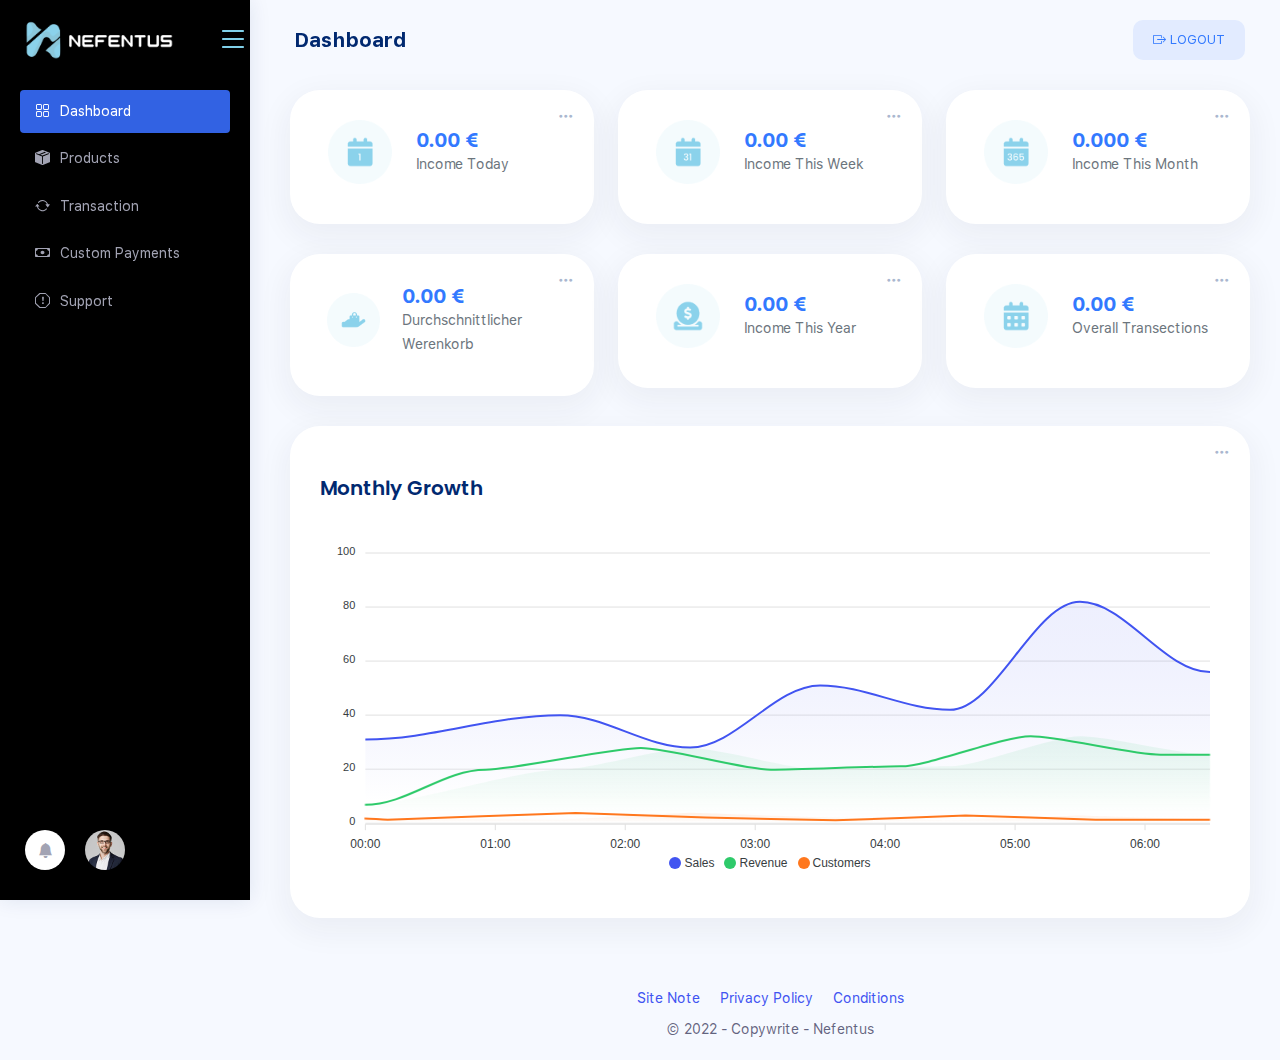
==== dashboard/index.html @ e7fe7fd0 "3rd commit" ====
<!DOCTYPE html>
<html lang="en">

<head>
  <meta charset="utf-8">
  <meta content="width=device-width, initial-scale=1.0" name="viewport">

  <title>Nefentus</title>
  <meta content="" name="description">
  <meta content="" name="keywords">

  <!-- Favicons -->
  <link href="assets/img/favicon.png" rel="icon">
  <link href="assets/img/apple-touch-icon.png" rel="apple-touch-icon">

  <!-- Google Fonts -->
  <link href="https://fonts.gstatic.com" rel="preconnect">
  <link
    href="https://fonts.googleapis.com/css?family=Open+Sans:300,300i,400,400i,600,600i,700,700i|Nunito:300,300i,400,400i,600,600i,700,700i|Poppins:300,300i,400,400i,500,500i,600,600i,700,700i"
    rel="stylesheet">
  <link rel="preconnect" href="https://fonts.googleapis.com">
  <link rel="preconnect" href="https://fonts.gstatic.com" crossorigin>
  <link href="https://fonts.googleapis.com/css2?family=Poppins:wght@100;200;300;400;500;600;700;800;900&display=swap"
    rel="stylesheet">

  <!-- Vendor CSS Files -->
  <link href="assets/vendor/bootstrap/css/bootstrap.min.css" rel="stylesheet">
  <link href="assets/vendor/bootstrap-icons/bootstrap-icons.css" rel="stylesheet">
  <link href="assets/vendor/boxicons/css/boxicons.min.css" rel="stylesheet">
  <link href="assets/vendor/quill/quill.snow.css" rel="stylesheet">
  <link href="assets/vendor/quill/quill.bubble.css" rel="stylesheet">
  <link href="assets/vendor/remixicon/remixicon.css" rel="stylesheet">
  <link href="assets/vendor/simple-datatables/style.css" rel="stylesheet">

  <!-- Template Main CSS File -->
  <link href="assets/css/style.css" rel="stylesheet">

</head>

<body>

  <!-- ======= Header ======= -->
  <header id="header" class="header fixed-top d-flex align-items-center">

    <div class="d-flex align-items-center justify-content-between">
      <a href="index.html" class="logo d-flex align-items-center">
        <img src="assets/img/logo.png" alt="">
      </a>
      <i class="bi bi-list toggle-sidebar-btn"></i>
    </div><!-- End Logo -->

    <div class="pagetitle">
      <h1>Dashboard</h1>
    </div>


    <button class="logout"><i class="bi bi-box-arrow-right"></i> LOGOUT</button>


  </header><!-- End Header -->

  <!-- ======= Sidebar ======= -->
  <aside id="sidebar" class="sidebar">

    <ul class="sidebar-nav" id="sidebar-nav">

      <li class="nav-item">
        <a class="nav-link " href="index.html">
          <i class="bi bi-grid"></i>
          <span>Dashboard</span>
        </a>
      </li>
      <li class="nav-item">
        <a class="nav-link collapsed" href="products.html">
          <i class="bi bi-box-seam-fill"></i>
          <span>Products</span>
        </a>
      </li>
      <li class="nav-item">
        <a class="nav-link collapsed" href="#">
          <i class="bi bi-arrow-repeat"></i>
          <span>Transaction</span>
        </a>
      </li>
      <li class="nav-item">
        <a class="nav-link collapsed" href="#">
          <i class="bi bi-cash"></i>
          <span>Custom Payments</span>
        </a>
      </li>
      <li class="nav-item">
        <a class="nav-link collapsed" href="#">
          <i class="bi bi-exclamation-octagon"></i>
          <span>Support</span>
        </a>
      </li>

    </ul>

    <nav class="header-nav">
      <ul class="d-flex align-items-center pl-3">

        <li class="nav-item dropdown">

          <a class="nav-link nav-icon" href="#" data-bs-toggle="dropdown">
            <i class="bi bi-bell-fill"></i>
          </a>

          <!-- <ul class="dropdown-menu dropdown-menu-end dropdown-menu-arrow notifications">
            <li class="dropdown-header">
              You have 4 new notifications
              <a href="#"><span class="badge rounded-pill bg-primary p-2 ms-2">View all</span></a>
            </li>
            <li>
              <hr class="dropdown-divider">
            </li>
    
            <li class="notification-item">
              <i class="bi bi-exclamation-circle text-warning"></i>
              <div>
                <h4>Lorem Ipsum</h4>
                <p>Quae dolorem earum veritatis oditseno</p>
                <p>30 min. ago</p>
              </div>
            </li>
    
            <li>
              <hr class="dropdown-divider">
            </li>
    
            <li class="notification-item">
              <i class="bi bi-x-circle text-danger"></i>
              <div>
                <h4>Atque rerum nesciunt</h4>
                <p>Quae dolorem earum veritatis oditseno</p>
                <p>1 hr. ago</p>
              </div>
            </li>
    
            <li>
              <hr class="dropdown-divider">
            </li>
    
            <li class="notification-item">
              <i class="bi bi-check-circle text-success"></i>
              <div>
                <h4>Sit rerum fuga</h4>
                <p>Quae dolorem earum veritatis oditseno</p>
                <p>2 hrs. ago</p>
              </div>
            </li>
    
            <li>
              <hr class="dropdown-divider">
            </li>
    
            <li class="notification-item">
              <i class="bi bi-info-circle text-primary"></i>
              <div>
                <h4>Dicta reprehenderit</h4>
                <p>Quae dolorem earum veritatis oditseno</p>
                <p>4 hrs. ago</p>
              </div>
            </li>
    
            <li>
              <hr class="dropdown-divider">
            </li>
            <li class="dropdown-footer">
              <a href="#">Show all notifications</a>
            </li>
    
          </ul> -->

        </li><!-- End Notification Nav -->


        <li class="nav-item dropdown pe-3">

          <a class="nav-link nav-profile d-flex align-items-center pe-0" href="#" data-bs-toggle="dropdown">
            <img src="assets/img/profile-img.jpg" alt="Profile" class="rounded-circle">
          </a><!-- End Profile Iamge Icon -->

          <!-- <ul class="dropdown-menu dropdown-menu-end dropdown-menu-arrow profile">
            <li class="dropdown-header">
              <h6>Kevin Anderson</h6>
              <span>Web Designer</span>
            </li>
            <li>
              <hr class="dropdown-divider">
            </li>
    
            <li>
              <a class="dropdown-item d-flex align-items-center" href="users-profile.html">
                <i class="bi bi-person"></i>
                <span>My Profile</span>
              </a>
            </li>
            <li>
              <hr class="dropdown-divider">
            </li>
    
            <li>
              <a class="dropdown-item d-flex align-items-center" href="users-profile.html">
                <i class="bi bi-gear"></i>
                <span>Account Settings</span>
              </a>
            </li>
            <li>
              <hr class="dropdown-divider">
            </li>
    
            <li>
              <a class="dropdown-item d-flex align-items-center" href="pages-faq.html">
                <i class="bi bi-question-circle"></i>
                <span>Need Help?</span>
              </a>
            </li>
            <li>
              <hr class="dropdown-divider">
            </li>
    
            <li>
              <a class="dropdown-item d-flex align-items-center" href="#">
                <i class="bi bi-box-arrow-right"></i>
                <span>Sign Out</span>
              </a>
            </li>
    
          </ul> -->
        </li><!-- End Profile Nav -->

      </ul>
    </nav><!-- End Icons Navigation -->

  </aside><!-- End Sidebar-->

  <main id="main" class="main">

    <section class="section dashboard">
      <div class="row">

        <!-- Left side columns -->
        <div class="col-lg-12">
          <div class="row">

            <!-- income today Card -->
            <div class="col-lg-4 col-md-6">
              <div class="card info-card sales-card">

                <div class="filter">
                  <a class="icon" href="#" data-bs-toggle="dropdown"><i class="bi bi-three-dots"></i></a>
                  <ul class="dropdown-menu dropdown-menu-end dropdown-menu-arrow">
                    <li class="dropdown-header text-start">
                      <h6>Filter</h6>
                    </li>
                    <li><a class="dropdown-item" href="#">Today</a></li>
                    <li><a class="dropdown-item" href="#">This Month</a></li>
                    <li><a class="dropdown-item" href="#">This Year</a></li>
                  </ul>
                </div>
                <div class="card-body">
                  <div class="d-flex align-items-center">
                    <div class="card-icon rounded-circle d-flex align-items-center justify-content-center">
                      <img src="./assets/img/today.png" alt="">
                    </div>
                    <div class="ps-3">
                      <h6>0.00 €</h6>
                      <span class="text-muted small pt-2">Income Today</span>
                    </div>
                  </div>
                </div>
              </div>
            </div>

            <!-- week Card -->
            <div class="col-lg-4 col-md-6">
              <div class="card info-card sales-card">

                <div class="filter">
                  <a class="icon" href="#" data-bs-toggle="dropdown"><i class="bi bi-three-dots"></i></a>
                  <ul class="dropdown-menu dropdown-menu-end dropdown-menu-arrow">
                    <li class="dropdown-header text-start">
                      <h6>Filter</h6>
                    </li>
                    <li><a class="dropdown-item" href="#">Today</a></li>
                    <li><a class="dropdown-item" href="#">This Month</a></li>
                    <li><a class="dropdown-item" href="#">This Year</a></li>
                  </ul>
                </div>
                <div class="card-body">
                  <div class="d-flex align-items-center">
                    <div class="card-icon rounded-circle d-flex align-items-center justify-content-center">
                      <img src="./assets/img/week.png" alt="">
                    </div>
                    <div class="ps-3">
                      <h6>0.00 €</h6>
                      <span class="text-muted small pt-2">Income This Week</span>
                    </div>
                  </div>
                </div>
              </div>
            </div>

            <div class="col-lg-4 col-md-6">
              <div class="card info-card sales-card">

                <div class="filter">
                  <a class="icon" href="#" data-bs-toggle="dropdown"><i class="bi bi-three-dots"></i></a>
                  <ul class="dropdown-menu dropdown-menu-end dropdown-menu-arrow">
                    <li class="dropdown-header text-start">
                      <h6>Filter</h6>
                    </li>
                    <li><a class="dropdown-item" href="#">Today</a></li>
                    <li><a class="dropdown-item" href="#">This Month</a></li>
                    <li><a class="dropdown-item" href="#">This Year</a></li>
                  </ul>
                </div>
                <div class="card-body">
                  <div class="d-flex align-items-center">
                    <div class="card-icon rounded-circle d-flex align-items-center justify-content-center">
                      <img src="./assets/img/month.png" alt="">
                    </div>
                    <div class="ps-3">
                      <h6>0.000 €</h6>
                      <span class="text-muted small pt-2">Income This Month</span>
                    </div>
                  </div>
                </div>
              </div>
            </div>

            <div class="col-lg-4 col-md-6">
              <div class="card info-card sales-card">

                <div class="filter">
                  <a class="icon" href="#" data-bs-toggle="dropdown"><i class="bi bi-three-dots"></i></a>
                  <ul class="dropdown-menu dropdown-menu-end dropdown-menu-arrow">
                    <li class="dropdown-header text-start">
                      <h6>Filter</h6>
                    </li>
                    <li><a class="dropdown-item" href="#">Today</a></li>
                    <li><a class="dropdown-item" href="#">This Month</a></li>
                    <li><a class="dropdown-item" href="#">This Year</a></li>
                  </ul>
                </div>
                <div class="card-body">
                  <div class="d-flex align-items-center">
                    <div class="card-icon rounded-circle d-flex align-items-center justify-content-center">
                      <img src="./assets/img/Werenkorb.png" alt="">
                    </div>
                    <div class="ps-3">
                      <h6>0.00 €</h6>
                      <span class="text-muted small pt-2">Durchschnittlicher Werenkorb</span>
                    </div>
                  </div>
                </div>
              </div>
            </div>

            <div class="col-lg-4 col-md-6">
              <div class="card info-card sales-card">

                <div class="filter">
                  <a class="icon" href="#" data-bs-toggle="dropdown"><i class="bi bi-three-dots"></i></a>
                  <ul class="dropdown-menu dropdown-menu-end dropdown-menu-arrow">
                    <li class="dropdown-header text-start">
                      <h6>Filter</h6>
                    </li>
                    <li><a class="dropdown-item" href="#">Today</a></li>
                    <li><a class="dropdown-item" href="#">This Month</a></li>
                    <li><a class="dropdown-item" href="#">This Year</a></li>
                  </ul>
                </div>
                <div class="card-body">
                  <div class="d-flex align-items-center">
                    <div class="card-icon rounded-circle d-flex align-items-center justify-content-center">
                      <img src="./assets/img/year.png" alt="">
                    </div>
                    <div class="ps-3">
                      <h6>0.00 €</h6>
                      <span class="text-muted small pt-2">Income This Year</span>
                    </div>
                  </div>
                </div>
              </div>
            </div>

            <div class="col-lg-4 col-md-6">
              <div class="card info-card sales-card">

                <div class="filter">
                  <a class="icon" href="#" data-bs-toggle="dropdown"><i class="bi bi-three-dots"></i></a>
                  <ul class="dropdown-menu dropdown-menu-end dropdown-menu-arrow">
                    <li class="dropdown-header text-start">
                      <h6>Filter</h6>
                    </li>
                    <li><a class="dropdown-item" href="#">Today</a></li>
                    <li><a class="dropdown-item" href="#">This Month</a></li>
                    <li><a class="dropdown-item" href="#">This Year</a></li>
                  </ul>
                </div>
                <div class="card-body">
                  <div class="d-flex align-items-center">
                    <div class="card-icon rounded-circle d-flex align-items-center justify-content-center">
                      <img src="./assets/img/Transections.png" alt="">
                    </div>
                    <div class="ps-3">
                      <h6>0.00 €</h6>
                      <span class="text-muted small pt-2">Overall Transections</span>
                    </div>
                  </div>
                </div>
              </div>
            </div>


            <!-- Reports -->
            <div class="col-lg-12">
              <div class="card">

                <div class="filter">
                  <a class="icon" href="#" data-bs-toggle="dropdown"><i class="bi bi-three-dots"></i></a>
                  <ul class="dropdown-menu dropdown-menu-end dropdown-menu-arrow">
                    <li class="dropdown-header text-start">
                      <h6>Filter</h6>
                    </li>

                    <li><a class="dropdown-item" href="#">Today</a></li>
                    <li><a class="dropdown-item" href="#">This Month</a></li>
                    <li><a class="dropdown-item" href="#">This Year</a></li>
                  </ul>
                </div>

                <div class="card-body">
                  <h5 class="card-title">Monthly Growth</h5>

                  <!-- Line Chart -->
                  <div id="reportsChart"></div>

                  <script>
                    document.addEventListener("DOMContentLoaded", () => {
                      new ApexCharts(document.querySelector("#reportsChart"), {
                        series: [{
                          name: 'Sales',
                          data: [31, 40, 28, 51, 42, 82, 56],
                        }, {
                          name: 'Revenue',
                          data: [11, 32, 45, 32, 34, 52, 41]
                        }, {
                          name: 'Customers',
                          data: [15, 11, 32, 18, 9, 24, 11]
                        }],
                        chart: {
                          height: 350,
                          type: 'area',
                          toolbar: {
                            show: false
                          },
                        },
                        markers: {
                          size: 4
                        },
                        colors: ['#4154f1', '#2eca6a', '#ff771d'],
                        fill: {
                          type: "gradient",
                          gradient: {
                            shadeIntensity: 1,
                            opacityFrom: 0.3,
                            opacityTo: 0.4,
                            stops: [0, 90, 100]
                          }
                        },
                        dataLabels: {
                          enabled: false
                        },
                        stroke: {
                          curve: 'smooth',
                          width: 2
                        },
                        xaxis: {
                          type: 'datetime',
                          categories: ["2018-09-19T00:00:00.000Z", "2018-09-19T01:30:00.000Z", "2018-09-19T02:30:00.000Z", "2018-09-19T03:30:00.000Z", "2018-09-19T04:30:00.000Z", "2018-09-19T05:30:00.000Z", "2018-09-19T06:30:00.000Z"]
                        },
                        tooltip: {
                          x: {
                            format: 'dd/MM/yy HH:mm'
                          },
                        }
                      }).render();
                    });
                  </script>
                  <!-- End Line Chart -->

                </div>

              </div>
            </div><!-- End Reports -->


          </div>
        </div><!-- End Left side columns -->


      </div>
    </section>

  </main><!-- End #main -->

  <!-- ======= Footer ======= -->
  <footer id="footer" class="footer">
    <ul class="useful-links text-center justi">
      <li><a href="#">Site Note</a></li>
      <li><a href="#">Privacy Policy</a></li>
      <li><a href="#">Conditions</a></li>
    </ul>

    <div class="copyright">
      &copy; 2022 - Copywrite - Nefentus
    </div>

  </footer><!-- End Footer -->

  <a href="#" class="back-to-top d-flex align-items-center justify-content-center"><i
      class="bi bi-arrow-up-short"></i></a>

  <!-- Vendor JS Files -->
  <script src="assets/vendor/apexcharts/apexcharts.min.js"></script>
  <script src="assets/vendor/bootstrap/js/bootstrap.bundle.min.js"></script>
  <script src="assets/vendor/chart.js/chart.min.js"></script>
  <script src="assets/vendor/echarts/echarts.min.js"></script>
  <script src="assets/vendor/quill/quill.min.js"></script>
  <script src="assets/vendor/simple-datatables/simple-datatables.js"></script>
  <script src="assets/vendor/tinymce/tinymce.min.js"></script>
  <script src="assets/vendor/php-email-form/validate.js"></script>

  <!-- Template Main JS File -->
  <script src="assets/js/main.js"></script>

</body>

</html>
---- dashboard/assets/vendor/quill/quill.snow.css ----
/*!
 * Quill Editor v1.3.7
 * https://quilljs.com/
 * Copyright (c) 2014, Jason Chen
 * Copyright (c) 2013, salesforce.com
 */
.ql-container {
  box-sizing: border-box;
  font-family: Helvetica, Arial, sans-serif;
  font-size: 13px;
  height: 100%;
  margin: 0px;
  position: relative;
}
.ql-container.ql-disabled .ql-tooltip {
  visibility: hidden;
}
.ql-container.ql-disabled .ql-editor ul[data-checked] > li::before {
  pointer-events: none;
}
.ql-clipboard {
  left: -100000px;
  height: 1px;
  overflow-y: hidden;
  position: absolute;
  top: 50%;
}
.ql-clipboard p {
  margin: 0;
  padding: 0;
}
.ql-editor {
  box-sizing: border-box;
  line-height: 1.42;
  height: 100%;
  outline: none;
  overflow-y: auto;
  padding: 12px 15px;
  tab-size: 4;
  -moz-tab-size: 4;
  text-align: left;
  white-space: pre-wrap;
  word-wrap: break-word;
}
.ql-editor > * {
  cursor: text;
}
.ql-editor p,
.ql-editor ol,
.ql-editor ul,
.ql-editor pre,
.ql-editor blockquote,
.ql-editor h1,
.ql-editor h2,
.ql-editor h3,
.ql-editor h4,
.ql-editor h5,
.ql-editor h6 {
  margin: 0;
  padding: 0;
  counter-reset: list-1 list-2 list-3 list-4 list-5 list-6 list-7 list-8 list-9;
}
.ql-editor ol,
.ql-editor ul {
  padding-left: 1.5em;
}
.ql-editor ol > li,
.ql-editor ul > li {
  list-style-type: none;
}
.ql-editor ul > li::before {
  content: '\2022';
}
.ql-editor ul[data-checked=true],
.ql-editor ul[data-checked=false] {
  pointer-events: none;
}
.ql-editor ul[data-checked=true] > li *,
.ql-editor ul[data-checked=false] > li * {
  pointer-events: all;
}
.ql-editor ul[data-checked=true] > li::before,
.ql-editor ul[data-checked=false] > li::before {
  color: #777;
  cursor: pointer;
  pointer-events: all;
}
.ql-editor ul[data-checked=true] > li::before {
  content: '\2611';
}
.ql-editor ul[data-checked=false] > li::before {
  content: '\2610';
}
.ql-editor li::before {
  display: inline-block;
  white-space: nowrap;
  width: 1.2em;
}
.ql-editor li:not(.ql-direction-rtl)::before {
  margin-left: -1.5em;
  margin-right: 0.3em;
  text-align: right;
}
.ql-editor li.ql-direction-rtl::before {
  margin-left: 0.3em;
  margin-right: -1.5em;
}
.ql-editor ol li:not(.ql-direction-rtl),
.ql-editor ul li:not(.ql-direction-rtl) {
  padding-left: 1.5em;
}
.ql-editor ol li.ql-direction-rtl,
.ql-editor ul li.ql-direction-rtl {
  padding-right: 1.5em;
}
.ql-editor ol li {
  counter-reset: list-1 list-2 list-3 list-4 list-5 list-6 list-7 list-8 list-9;
  counter-increment: list-0;
}
.ql-editor ol li:before {
  content: counter(list-0, decimal) '. ';
}
.ql-editor ol li.ql-indent-1 {
  counter-increment: list-1;
}
.ql-editor ol li.ql-indent-1:before {
  content: counter(list-1, lower-alpha) '. ';
}
.ql-editor ol li.ql-indent-1 {
  counter-reset: list-2 list-3 list-4 list-5 list-6 list-7 list-8 list-9;
}
.ql-editor ol li.ql-indent-2 {
  counter-increment: list-2;
}
.ql-editor ol li.ql-indent-2:before {
  content: counter(list-2, lower-roman) '. ';
}
.ql-editor ol li.ql-indent-2 {
  counter-reset: list-3 list-4 list-5 list-6 list-7 list-8 list-9;
}
.ql-editor ol li.ql-indent-3 {
  counter-increment: list-3;
}
.ql-editor ol li.ql-indent-3:before {
  content: counter(list-3, decimal) '. ';
}
.ql-editor ol li.ql-indent-3 {
  counter-reset: list-4 list-5 list-6 list-7 list-8 list-9;
}
.ql-editor ol li.ql-indent-4 {
  counter-increment: list-4;
}
.ql-editor ol li.ql-indent-4:before {
  content: counter(list-4, lower-alpha) '. ';
}
.ql-editor ol li.ql-indent-4 {
  counter-reset: list-5 list-6 list-7 list-8 list-9;
}
.ql-editor ol li.ql-indent-5 {
  counter-increment: list-5;
}
.ql-editor ol li.ql-indent-5:before {
  content: counter(list-5, lower-roman) '. ';
}
.ql-editor ol li.ql-indent-5 {
  counter-reset: list-6 list-7 list-8 list-9;
}
.ql-editor ol li.ql-indent-6 {
  counter-increment: list-6;
}
.ql-editor ol li.ql-indent-6:before {
  content: counter(list-6, decimal) '. ';
}
.ql-editor ol li.ql-indent-6 {
  counter-reset: list-7 list-8 list-9;
}
.ql-editor ol li.ql-indent-7 {
  counter-increment: list-7;
}
.ql-editor ol li.ql-indent-7:before {
  content: counter(list-7, lower-alpha) '. ';
}
.ql-editor ol li.ql-indent-7 {
  counter-reset: list-8 list-9;
}
.ql-editor ol li.ql-indent-8 {
  counter-increment: list-8;
}
.ql-editor ol li.ql-indent-8:before {
  content: counter(list-8, lower-roman) '. ';
}
.ql-editor ol li.ql-indent-8 {
  counter-reset: list-9;
}
.ql-editor ol li.ql-indent-9 {
  counter-increment: list-9;
}
.ql-editor ol li.ql-indent-9:before {
  content: counter(list-9, decimal) '. ';
}
.ql-editor .ql-indent-1:not(.ql-direction-rtl) {
  padding-left: 3em;
}
.ql-editor li.ql-indent-1:not(.ql-direction-rtl) {
  padding-left: 4.5em;
}
.ql-editor .ql-indent-1.ql-direction-rtl.ql-align-right {
  padding-right: 3em;
}
.ql-editor li.ql-indent-1.ql-direction-rtl.ql-align-right {
  padding-right: 4.5em;
}
.ql-editor .ql-indent-2:not(.ql-direction-rtl) {
  padding-left: 6em;
}
.ql-editor li.ql-indent-2:not(.ql-direction-rtl) {
  padding-left: 7.5em;
}
.ql-editor .ql-indent-2.ql-direction-rtl.ql-align-right {
  padding-right: 6em;
}
.ql-editor li.ql-indent-2.ql-direction-rtl.ql-align-right {
  padding-right: 7.5em;
}
.ql-editor .ql-indent-3:not(.ql-direction-rtl) {
  padding-left: 9em;
}
.ql-editor li.ql-indent-3:not(.ql-direction-rtl) {
  padding-left: 10.5em;
}
.ql-editor .ql-indent-3.ql-direction-rtl.ql-align-right {
  padding-right: 9em;
}
.ql-editor li.ql-indent-3.ql-direction-rtl.ql-align-right {
  padding-right: 10.5em;
}
.ql-editor .ql-indent-4:not(.ql-direction-rtl) {
  padding-left: 12em;
}
.ql-editor li.ql-indent-4:not(.ql-direction-rtl) {
  padding-left: 13.5em;
}
.ql-editor .ql-indent-4.ql-direction-rtl.ql-align-right {
  padding-right: 12em;
}
.ql-editor li.ql-indent-4.ql-direction-rtl.ql-align-right {
  padding-right: 13.5em;
}
.ql-editor .ql-indent-5:not(.ql-direction-rtl) {
  padding-left: 15em;
}
.ql-editor li.ql-indent-5:not(.ql-direction-rtl) {
  padding-left: 16.5em;
}
.ql-editor .ql-indent-5.ql-direction-rtl.ql-align-right {
  padding-right: 15em;
}
.ql-editor li.ql-indent-5.ql-direction-rtl.ql-align-right {
  padding-right: 16.5em;
}
.ql-editor .ql-indent-6:not(.ql-direction-rtl) {
  padding-left: 18em;
}
.ql-editor li.ql-indent-6:not(.ql-direction-rtl) {
  padding-left: 19.5em;
}
.ql-editor .ql-indent-6.ql-direction-rtl.ql-align-right {
  padding-right: 18em;
}
.ql-editor li.ql-indent-6.ql-direction-rtl.ql-align-right {
  padding-right: 19.5em;
}
.ql-editor .ql-indent-7:not(.ql-direction-rtl) {
  padding-left: 21em;
}
.ql-editor li.ql-indent-7:not(.ql-direction-rtl) {
  padding-left: 22.5em;
}
.ql-editor .ql-indent-7.ql-direction-rtl.ql-align-right {
  padding-right: 21em;
}
.ql-editor li.ql-indent-7.ql-direction-rtl.ql-align-right {
  padding-right: 22.5em;
}
.ql-editor .ql-indent-8:not(.ql-direction-rtl) {
  padding-left: 24em;
}
.ql-editor li.ql-indent-8:not(.ql-direction-rtl) {
  padding-left: 25.5em;
}
.ql-editor .ql-indent-8.ql-direction-rtl.ql-align-right {
  padding-right: 24em;
}
.ql-editor li.ql-indent-8.ql-direction-rtl.ql-align-right {
  padding-right: 25.5em;
}
.ql-editor .ql-indent-9:not(.ql-direction-rtl) {
  padding-left: 27em;
}
.ql-editor li.ql-indent-9:not(.ql-direction-rtl) {
  padding-left: 28.5em;
}
.ql-editor .ql-indent-9.ql-direction-rtl.ql-align-right {
  padding-right: 27em;
}
.ql-editor li.ql-indent-9.ql-direction-rtl.ql-align-right {
  padding-right: 28.5em;
}
.ql-editor .ql-video {
  display: block;
  max-width: 100%;
}
.ql-editor .ql-video.ql-align-center {
  margin: 0 auto;
}
.ql-editor .ql-video.ql-align-right {
  margin: 0 0 0 auto;
}
.ql-editor .ql-bg-black {
  background-color: #000;
}
.ql-editor .ql-bg-red {
  background-color: #e60000;
}
.ql-editor .ql-bg-orange {
  background-color: #f90;
}
.ql-editor .ql-bg-yellow {
  background-color: #ff0;
}
.ql-editor .ql-bg-green {
  background-color: #008a00;
}
.ql-editor .ql-bg-blue {
  background-color: #06c;
}
.ql-editor .ql-bg-purple {
  background-color: #93f;
}
.ql-editor .ql-color-white {
  color: #fff;
}
.ql-editor .ql-color-red {
  color: #e60000;
}
.ql-editor .ql-color-orange {
  color: #f90;
}
.ql-editor .ql-color-yellow {
  color: #ff0;
}
.ql-editor .ql-color-green {
  color: #008a00;
}
.ql-editor .ql-color-blue {
  color: #06c;
}
.ql-editor .ql-color-purple {
  color: #93f;
}
.ql-editor .ql-font-serif {
  font-family: Georgia, Times New Roman, serif;
}
.ql-editor .ql-font-monospace {
  font-family: Monaco, Courier New, monospace;
}
.ql-editor .ql-size-small {
  font-size: 0.75em;
}
.ql-editor .ql-size-large {
  font-size: 1.5em;
}
.ql-editor .ql-size-huge {
  font-size: 2.5em;
}
.ql-editor .ql-direction-rtl {
  direction: rtl;
  text-align: inherit;
}
.ql-editor .ql-align-center {
  text-align: center;
}
.ql-editor .ql-align-justify {
  text-align: justify;
}
.ql-editor .ql-align-right {
  text-align: right;
}
.ql-editor.ql-blank::before {
  color: rgba(0,0,0,0.6);
  content: attr(data-placeholder);
  font-style: italic;
  left: 15px;
  pointer-events: none;
  position: absolute;
  right: 15px;
}
.ql-snow.ql-toolbar:after,
.ql-snow .ql-toolbar:after {
  clear: both;
  content: '';
  display: table;
}
.ql-snow.ql-toolbar button,
.ql-snow .ql-toolbar button {
  background: none;
  border: none;
  cursor: pointer;
  display: inline-block;
  float: left;
  height: 24px;
  padding: 3px 5px;
  width: 28px;
}
.ql-snow.ql-toolbar button svg,
.ql-snow .ql-toolbar button svg {
  float: left;
  height: 100%;
}
.ql-snow.ql-toolbar button:active:hover,
.ql-snow .ql-toolbar button:active:hover {
  outline: none;
}
.ql-snow.ql-toolbar input.ql-image[type=file],
.ql-snow .ql-toolbar input.ql-image[type=file] {
  display: none;
}
.ql-snow.ql-toolbar button:hover,
.ql-snow .ql-toolbar button:hover,
.ql-snow.ql-toolbar button:focus,
.ql-snow .ql-toolbar button:focus,
.ql-snow.ql-toolbar button.ql-active,
.ql-snow .ql-toolbar button.ql-active,
.ql-snow.ql-toolbar .ql-picker-label:hover,
.ql-snow .ql-toolbar .ql-picker-label:hover,
.ql-snow.ql-toolbar .ql-picker-label.ql-active,
.ql-snow .ql-toolbar .ql-picker-label.ql-active,
.ql-snow.ql-toolbar .ql-picker-item:hover,
.ql-snow .ql-toolbar .ql-picker-item:hover,
.ql-snow.ql-toolbar .ql-picker-item.ql-selected,
.ql-snow .ql-toolbar .ql-picker-item.ql-selected {
  color: #06c;
}
.ql-snow.ql-toolbar button:hover .ql-fill,
.ql-snow .ql-toolbar button:hover .ql-fill,
.ql-snow.ql-toolbar button:focus .ql-fill,
.ql-snow .ql-toolbar button:focus .ql-fill,
.ql-snow.ql-toolbar button.ql-active .ql-fill,
.ql-snow .ql-toolbar button.ql-active .ql-fill,
.ql-snow.ql-toolbar .ql-picker-label:hover .ql-fill,
.ql-snow .ql-toolbar .ql-picker-label:hover .ql-fill,
.ql-snow.ql-toolbar .ql-picker-label.ql-active .ql-fill,
.ql-snow .ql-toolbar .ql-picker-label.ql-active .ql-fill,
.ql-snow.ql-toolbar .ql-picker-item:hover .ql-fill,
.ql-snow .ql-toolbar .ql-picker-item:hover .ql-fill,
.ql-snow.ql-toolbar .ql-picker-item.ql-selected .ql-fill,
.ql-snow .ql-toolbar .ql-picker-item.ql-selected .ql-fill,
.ql-snow.ql-toolbar button:hover .ql-stroke.ql-fill,
.ql-snow .ql-toolbar button:hover .ql-stroke.ql-fill,
.ql-snow.ql-toolbar button:focus .ql-stroke.ql-fill,
.ql-snow .ql-toolbar button:focus .ql-stroke.ql-fill,
.ql-snow.ql-toolbar button.ql-active .ql-stroke.ql-fill,
.ql-snow .ql-toolbar button.ql-active .ql-stroke.ql-fill,
.ql-snow.ql-toolbar .ql-picker-label:hover .ql-stroke.ql-fill,
.ql-snow .ql-toolbar .ql-picker-label:hover .ql-stroke.ql-fill,
.ql-snow.ql-toolbar .ql-picker-label.ql-active .ql-stroke.ql-fill,
.ql-snow .ql-toolbar .ql-picker-label.ql-active .ql-stroke.ql-fill,
.ql-snow.ql-toolbar .ql-picker-item:hover .ql-stroke.ql-fill,
.ql-snow .ql-toolbar .ql-picker-item:hover .ql-stroke.ql-fill,
.ql-snow.ql-toolbar .ql-picker-item.ql-selected .ql-stroke.ql-fill,
.ql-snow .ql-toolbar .ql-picker-item.ql-selected .ql-stroke.ql-fill {
  fill: #06c;
}
.ql-snow.ql-toolbar button:hover .ql-stroke,
.ql-snow .ql-toolbar button:hover .ql-stroke,
.ql-snow.ql-toolbar button:focus .ql-stroke,
.ql-snow .ql-toolbar button:focus .ql-stroke,
.ql-snow.ql-toolbar button.ql-active .ql-stroke,
.ql-snow .ql-toolbar button.ql-active .ql-stroke,
.ql-snow.ql-toolbar .ql-picker-label:hover .ql-stroke,
.ql-snow .ql-toolbar .ql-picker-label:hover .ql-stroke,
.ql-snow.ql-toolbar .ql-picker-label.ql-active .ql-stroke,
.ql-snow .ql-toolbar .ql-picker-label.ql-active .ql-stroke,
.ql-snow.ql-toolbar .ql-picker-item:hover .ql-stroke,
.ql-snow .ql-toolbar .ql-picker-item:hover .ql-stroke,
.ql-snow.ql-toolbar .ql-picker-item.ql-selected .ql-stroke,
.ql-snow .ql-toolbar .ql-picker-item.ql-selected .ql-stroke,
.ql-snow.ql-toolbar button:hover .ql-stroke-miter,
.ql-snow .ql-toolbar button:hover .ql-stroke-miter,
.ql-snow.ql-toolbar button:focus .ql-stroke-miter,
.ql-snow .ql-toolbar button:focus .ql-stroke-miter,
.ql-snow.ql-toolbar button.ql-active .ql-stroke-miter,
.ql-snow .ql-toolbar button.ql-active .ql-stroke-miter,
.ql-snow.ql-toolbar .ql-picker-label:hover .ql-stroke-miter,
.ql-snow .ql-toolbar .ql-picker-label:hover .ql-stroke-miter,
.ql-snow.ql-toolbar .ql-picker-label.ql-active .ql-stroke-miter,
.ql-snow .ql-toolbar .ql-picker-label.ql-active .ql-stroke-miter,
.ql-snow.ql-toolbar .ql-picker-item:hover .ql-stroke-miter,
.ql-snow .ql-toolbar .ql-picker-item:hover .ql-stroke-miter,
.ql-snow.ql-toolbar .ql-picker-item.ql-selected .ql-stroke-miter,
.ql-snow .ql-toolbar .ql-picker-item.ql-selected .ql-stroke-miter {
  stroke: #06c;
}
@media (pointer: coarse) {
  .ql-snow.ql-toolbar button:hover:not(.ql-active),
  .ql-snow .ql-toolbar button:hover:not(.ql-active) {
    color: #444;
  }
  .ql-snow.ql-toolbar button:hover:not(.ql-active) .ql-fill,
  .ql-snow .ql-toolbar button:hover:not(.ql-active) .ql-fill,
  .ql-snow.ql-toolbar button:hover:not(.ql-active) .ql-stroke.ql-fill,
  .ql-snow .ql-toolbar button:hover:not(.ql-active) .ql-stroke.ql-fill {
    fill: #444;
  }
  .ql-snow.ql-toolbar button:hover:not(.ql-active) .ql-stroke,
  .ql-snow .ql-toolbar button:hover:not(.ql-active) .ql-stroke,
  .ql-snow.ql-toolbar button:hover:not(.ql-active) .ql-stroke-miter,
  .ql-snow .ql-toolbar button:hover:not(.ql-active) .ql-stroke-miter {
    stroke: #444;
  }
}
.ql-snow {
  box-sizing: border-box;
}
.ql-snow * {
  box-sizing: border-box;
}
.ql-snow .ql-hidden {
  display: none;
}
.ql-snow .ql-out-bottom,
.ql-snow .ql-out-top {
  visibility: hidden;
}
.ql-snow .ql-tooltip {
  position: absolute;
  transform: translateY(10px);
}
.ql-snow .ql-tooltip a {
  cursor: pointer;
  text-decoration: none;
}
.ql-snow .ql-tooltip.ql-flip {
  transform: translateY(-10px);
}
.ql-snow .ql-formats {
  display: inline-block;
  vertical-align: middle;
}
.ql-snow .ql-formats:after {
  clear: both;
  content: '';
  display: table;
}
.ql-snow .ql-stroke {
  fill: none;
  stroke: #444;
  stroke-linecap: round;
  stroke-linejoin: round;
  stroke-width: 2;
}
.ql-snow .ql-stroke-miter {
  fill: none;
  stroke: #444;
  stroke-miterlimit: 10;
  stroke-width: 2;
}
.ql-snow .ql-fill,
.ql-snow .ql-stroke.ql-fill {
  fill: #444;
}
.ql-snow .ql-empty {
  fill: none;
}
.ql-snow .ql-even {
  fill-rule: evenodd;
}
.ql-snow .ql-thin,
.ql-snow .ql-stroke.ql-thin {
  stroke-width: 1;
}
.ql-snow .ql-transparent {
  opacity: 0.4;
}
.ql-snow .ql-direction svg:last-child {
  display: none;
}
.ql-snow .ql-direction.ql-active svg:last-child {
  display: inline;
}
.ql-snow .ql-direction.ql-active svg:first-child {
  display: none;
}
.ql-snow .ql-editor h1 {
  font-size: 2em;
}
.ql-snow .ql-editor h2 {
  font-size: 1.5em;
}
.ql-snow .ql-editor h3 {
  font-size: 1.17em;
}
.ql-snow .ql-editor h4 {
  font-size: 1em;
}
.ql-snow .ql-editor h5 {
  font-size: 0.83em;
}
.ql-snow .ql-editor h6 {
  font-size: 0.67em;
}
.ql-snow .ql-editor a {
  text-decoration: underline;
}
.ql-snow .ql-editor blockquote {
  border-left: 4px solid #ccc;
  margin-bottom: 5px;
  margin-top: 5px;
  padding-left: 16px;
}
.ql-snow .ql-editor code,
.ql-snow .ql-editor pre {
  background-color: #f0f0f0;
  border-radius: 3px;
}
.ql-snow .ql-editor pre {
  white-space: pre-wrap;
  margin-bottom: 5px;
  margin-top: 5px;
  padding: 5px 10px;
}
.ql-snow .ql-editor code {
  font-size: 85%;
  padding: 2px 4px;
}
.ql-snow .ql-editor pre.ql-syntax {
  background-color: #23241f;
  color: #f8f8f2;
  overflow: visible;
}
.ql-snow .ql-editor img {
  max-width: 100%;
}
.ql-snow .ql-picker {
  color: #444;
  display: inline-block;
  float: left;
  font-size: 14px;
  font-weight: 500;
  height: 24px;
  position: relative;
  vertical-align: middle;
}
.ql-snow .ql-picker-label {
  cursor: pointer;
  display: inline-block;
  height: 100%;
  padding-left: 8px;
  padding-right: 2px;
  position: relative;
  width: 100%;
}
.ql-snow .ql-picker-label::before {
  display: inline-block;
  line-height: 22px;
}
.ql-snow .ql-picker-options {
  background-color: #fff;
  display: none;
  min-width: 100%;
  padding: 4px 8px;
  position: absolute;
  white-space: nowrap;
}
.ql-snow .ql-picker-options .ql-picker-item {
  cursor: pointer;
  display: block;
  padding-bottom: 5px;
  padding-top: 5px;
}
.ql-snow .ql-picker.ql-expanded .ql-picker-label {
  color: #ccc;
  z-index: 2;
}
.ql-snow .ql-picker.ql-expanded .ql-picker-label .ql-fill {
  fill: #ccc;
}
.ql-snow .ql-picker.ql-expanded .ql-picker-label .ql-stroke {
  stroke: #ccc;
}
.ql-snow .ql-picker.ql-expanded .ql-picker-options {
  display: block;
  margin-top: -1px;
  top: 100%;
  z-index: 1;
}
.ql-snow .ql-color-picker,
.ql-snow .ql-icon-picker {
  width: 28px;
}
.ql-snow .ql-color-picker .ql-picker-label,
.ql-snow .ql-icon-picker .ql-picker-label {
  padding: 2px 4px;
}
.ql-snow .ql-color-picker .ql-picker-label svg,
.ql-snow .ql-icon-picker .ql-picker-label svg {
  right: 4px;
}
.ql-snow .ql-icon-picker .ql-picker-options {
  padding: 4px 0px;
}
.ql-snow .ql-icon-picker .ql-picker-item {
  height: 24px;
  width: 24px;
  padding: 2px 4px;
}
.ql-snow .ql-color-picker .ql-picker-options {
  padding: 3px 5px;
  width: 152px;
}
.ql-snow .ql-color-picker .ql-picker-item {
  border: 1px solid transparent;
  float: left;
  height: 16px;
  margin: 2px;
  padding: 0px;
  width: 16px;
}
.ql-snow .ql-picker:not(.ql-color-picker):not(.ql-icon-picker) svg {
  position: absolute;
  margin-top: -9px;
  right: 0;
  top: 50%;
  width: 18px;
}
.ql-snow .ql-picker.ql-header .ql-picker-label[data-label]:not([data-label=''])::before,
.ql-snow .ql-picker.ql-font .ql-picker-label[data-label]:not([data-label=''])::before,
.ql-snow .ql-picker.ql-size .ql-picker-label[data-label]:not([data-label=''])::before,
.ql-snow .ql-picker.ql-header .ql-picker-item[data-label]:not([data-label=''])::before,
.ql-snow .ql-picker.ql-font .ql-picker-item[data-label]:not([data-label=''])::before,
.ql-snow .ql-picker.ql-size .ql-picker-item[data-label]:not([data-label=''])::before {
  content: attr(data-label);
}
.ql-snow .ql-picker.ql-header {
  width: 98px;
}
.ql-snow .ql-picker.ql-header .ql-picker-label::before,
.ql-snow .ql-picker.ql-header .ql-picker-item::before {
  content: 'Normal';
}
.ql-snow .ql-picker.ql-header .ql-picker-label[data-value="1"]::before,
.ql-snow .ql-picker.ql-header .ql-picker-item[data-value="1"]::before {
  content: 'Heading 1';
}
.ql-snow .ql-picker.ql-header .ql-picker-label[data-value="2"]::before,
.ql-snow .ql-picker.ql-header .ql-picker-item[data-value="2"]::before {
  content: 'Heading 2';
}
.ql-snow .ql-picker.ql-header .ql-picker-label[data-value="3"]::before,
.ql-snow .ql-picker.ql-header .ql-picker-item[data-value="3"]::before {
  content: 'Heading 3';
}
.ql-snow .ql-picker.ql-header .ql-picker-label[data-value="4"]::before,
.ql-snow .ql-picker.ql-header .ql-picker-item[data-value="4"]::before {
  content: 'Heading 4';
}
.ql-snow .ql-picker.ql-header .ql-picker-label[data-value="5"]::before,
.ql-snow .ql-picker.ql-header .ql-picker-item[data-value="5"]::before {
  content: 'Heading 5';
}
.ql-snow .ql-picker.ql-header .ql-picker-label[data-value="6"]::before,
.ql-snow .ql-picker.ql-header .ql-picker-item[data-value="6"]::before {
  content: 'Heading 6';
}
.ql-snow .ql-picker.ql-header .ql-picker-item[data-value="1"]::before {
  font-size: 2em;
}
.ql-snow .ql-picker.ql-header .ql-picker-item[data-value="2"]::before {
  font-size: 1.5em;
}
.ql-snow .ql-picker.ql-header .ql-picker-item[data-value="3"]::before {
  font-size: 1.17em;
}
.ql-snow .ql-picker.ql-header .ql-picker-item[data-value="4"]::before {
  font-size: 1em;
}
.ql-snow .ql-picker.ql-header .ql-picker-item[data-value="5"]::before {
  font-size: 0.83em;
}
.ql-snow .ql-picker.ql-header .ql-picker-item[data-value="6"]::before {
  font-size: 0.67em;
}
.ql-snow .ql-picker.ql-font {
  width: 108px;
}
.ql-snow .ql-picker.ql-font .ql-picker-label::before,
.ql-snow .ql-picker.ql-font .ql-picker-item::before {
  content: 'Sans Serif';
}
.ql-snow .ql-picker.ql-font .ql-picker-label[data-value=serif]::before,
.ql-snow .ql-picker.ql-font .ql-picker-item[data-value=serif]::before {
  content: 'Serif';
}
.ql-snow .ql-picker.ql-font .ql-picker-label[data-value=monospace]::before,
.ql-snow .ql-picker.ql-font .ql-picker-item[data-value=monospace]::before {
  content: 'Monospace';
}
.ql-snow .ql-picker.ql-font .ql-picker-item[data-value=serif]::before {
  font-family: Georgia, Times New Roman, serif;
}
.ql-snow .ql-picker.ql-font .ql-picker-item[data-value=monospace]::before {
  font-family: Monaco, Courier New, monospace;
}
.ql-snow .ql-picker.ql-size {
  width: 98px;
}
.ql-snow .ql-picker.ql-size .ql-picker-label::before,
.ql-snow .ql-picker.ql-size .ql-picker-item::before {
  content: 'Normal';
}
.ql-snow .ql-picker.ql-size .ql-picker-label[data-value=small]::before,
.ql-snow .ql-picker.ql-size .ql-picker-item[data-value=small]::before {
  content: 'Small';
}
.ql-snow .ql-picker.ql-size .ql-picker-label[data-value=large]::before,
.ql-snow .ql-picker.ql-size .ql-picker-item[data-value=large]::before {
  content: 'Large';
}
.ql-snow .ql-picker.ql-size .ql-picker-label[data-value=huge]::before,
.ql-snow .ql-picker.ql-size .ql-picker-item[data-value=huge]::before {
  content: 'Huge';
}
.ql-snow .ql-picker.ql-size .ql-picker-item[data-value=small]::before {
  font-size: 10px;
}
.ql-snow .ql-picker.ql-size .ql-picker-item[data-value=large]::before {
  font-size: 18px;
}
.ql-snow .ql-picker.ql-size .ql-picker-item[data-value=huge]::before {
  font-size: 32px;
}
.ql-snow .ql-color-picker.ql-background .ql-picker-item {
  background-color: #fff;
}
.ql-snow .ql-color-picker.ql-color .ql-picker-item {
  background-color: #000;
}
.ql-toolbar.ql-snow {
  border: 1px solid #ccc;
  box-sizing: border-box;
  font-family: 'Helvetica Neue', 'Helvetica', 'Arial', sans-serif;
  padding: 8px;
}
.ql-toolbar.ql-snow .ql-formats {
  margin-right: 15px;
}
.ql-toolbar.ql-snow .ql-picker-label {
  border: 1px solid transparent;
}
.ql-toolbar.ql-snow .ql-picker-options {
  border: 1px solid transparent;
  box-shadow: rgba(0,0,0,0.2) 0 2px 8px;
}
.ql-toolbar.ql-snow .ql-picker.ql-expanded .ql-picker-label {
  border-color: #ccc;
}
.ql-toolbar.ql-snow .ql-picker.ql-expanded .ql-picker-options {
  border-color: #ccc;
}
.ql-toolbar.ql-snow .ql-color-picker .ql-picker-item.ql-selected,
.ql-toolbar.ql-snow .ql-color-picker .ql-picker-item:hover {
  border-color: #000;
}
.ql-toolbar.ql-snow + .ql-container.ql-snow {
  border-top: 0px;
}
.ql-snow .ql-tooltip {
  background-color: #fff;
  border: 1px solid #ccc;
  box-shadow: 0px 0px 5px #ddd;
  color: #444;
  padding: 5px 12px;
  white-space: nowrap;
}
.ql-snow .ql-tooltip::before {
  content: "Visit URL:";
  line-height: 26px;
  margin-right: 8px;
}
.ql-snow .ql-tooltip input[type=text] {
  display: none;
  border: 1px solid #ccc;
  font-size: 13px;
  height: 26px;
  margin: 0px;
  padding: 3px 5px;
  width: 170px;
}
.ql-snow .ql-tooltip a.ql-preview {
  display: inline-block;
  max-width: 200px;
  overflow-x: hidden;
  text-overflow: ellipsis;
  vertical-align: top;
}
.ql-snow .ql-tooltip a.ql-action::after {
  border-right: 1px solid #ccc;
  content: 'Edit';
  margin-left: 16px;
  padding-right: 8px;
}
.ql-snow .ql-tooltip a.ql-remove::before {
  content: 'Remove';
  margin-left: 8px;
}
.ql-snow .ql-tooltip a {
  line-height: 26px;
}
.ql-snow .ql-tooltip.ql-editing a.ql-preview,
.ql-snow .ql-tooltip.ql-editing a.ql-remove {
  display: none;
}
.ql-snow .ql-tooltip.ql-editing input[type=text] {
  display: inline-block;
}
.ql-snow .ql-tooltip.ql-editing a.ql-action::after {
  border-right: 0px;
  content: 'Save';
  padding-right: 0px;
}
.ql-snow .ql-tooltip[data-mode=link]::before {
  content: "Enter link:";
}
.ql-snow .ql-tooltip[data-mode=formula]::before {
  content: "Enter formula:";
}
.ql-snow .ql-tooltip[data-mode=video]::before {
  content: "Enter video:";
}
.ql-snow a {
  color: #06c;
}
.ql-container.ql-snow {
  border: 1px solid #ccc;
}
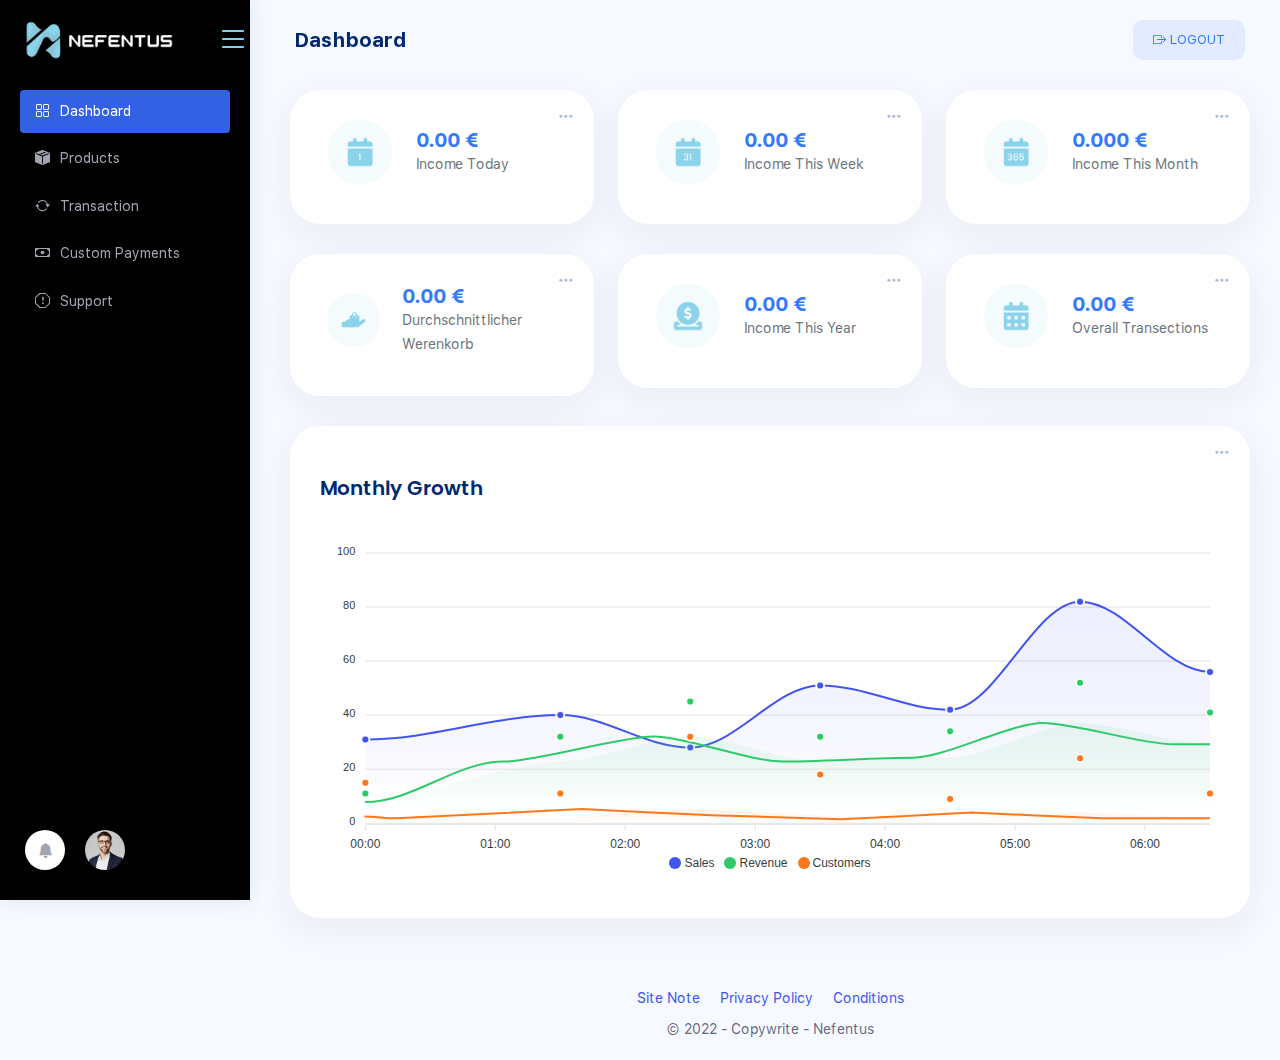
==== commit 64658be2: "4th commit" ====
--- a/dashboard/index.html
+++ b/dashboard/index.html
@@ -44,7 +44,8 @@
 
     <div class="d-flex align-items-center justify-content-between">
       <a href="index.html" class="logo d-flex align-items-center">
-        <img src="assets/img/logo.png" alt="">
+        <img class="mini-logo" src="assets/img/mini.png" alt="">
+        <img class="main-logo" src="assets/img/logo.png" alt="">
       </a>
       <i class="bi bi-list toggle-sidebar-btn"></i>
     </div><!-- End Logo -->
--- a/dashboard/assets/css/style.css
+++ b/dashboard/assets/css/style.css
@@ -702,6 +702,11 @@
   background-color: #aab7cf;
 }
 
+.mini-logo {
+  display: none;
+}
+
+
 @media (min-width: 1200px) {
 
   #main,
@@ -724,7 +729,38 @@
   }
 
   .toggle-sidebar .sidebar {
-    left: -300px;
+    left: 0px;
+    width: 80px;
+  }
+
+  .toggle-sidebar .sidebar .sidebar-nav .nav-link span {
+    display: none;
+  }
+
+  .toggle-sidebar .main-logo {
+    display: none;
+  }
+
+  .toggle-sidebar .mini-logo {
+    display: block;
+  }
+
+  .toggle-sidebar .sidebar .sidebar-nav .nav-link {
+    font-size: 15px;
+    padding: 8px 12px;
+  }
+
+  .toggle-sidebar .header-nav {
+    display: none;
+  }
+
+  .toggle-sidebar #main,
+  .toggle-sidebar #footer {
+    margin-left: 80px;
+  }
+
+  .toggle-sidebar .header .toggle-sidebar-btn {
+    margin-left: 30px;
   }
 }
 
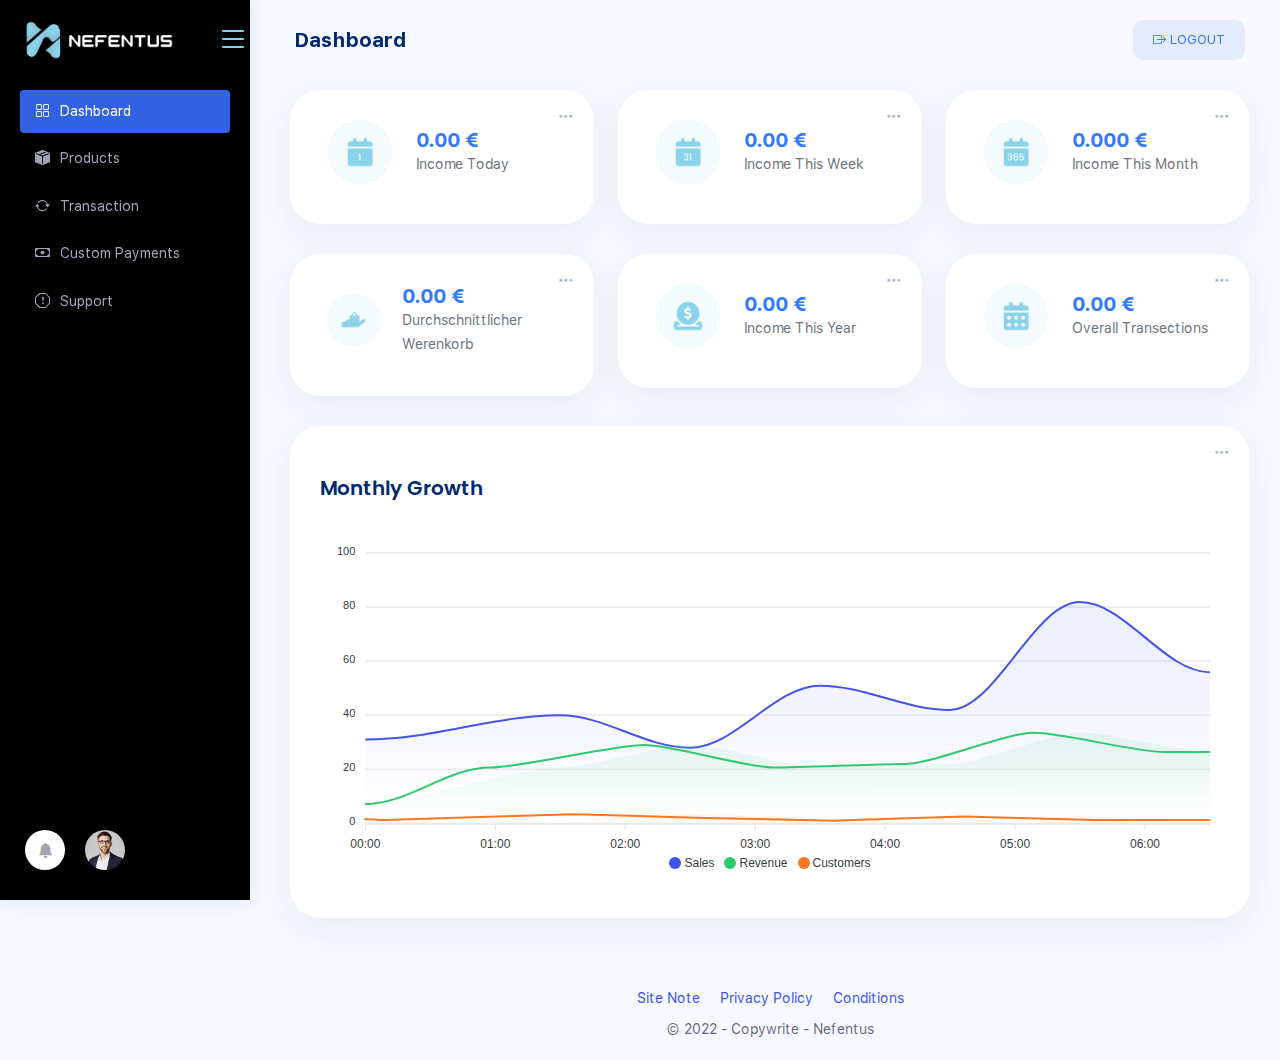
==== commit 38bd794a: "54th commit" ====
--- a/dashboard/index.html
+++ b/dashboard/index.html
@@ -78,19 +78,19 @@
         </a>
       </li>
       <li class="nav-item">
-        <a class="nav-link collapsed" href="#">
+        <a class="nav-link collapsed" href="transactions.html">
           <i class="bi bi-arrow-repeat"></i>
           <span>Transaction</span>
         </a>
       </li>
       <li class="nav-item">
-        <a class="nav-link collapsed" href="#">
+        <a class="nav-link collapsed" href="custom-payments.html">
           <i class="bi bi-cash"></i>
           <span>Custom Payments</span>
         </a>
       </li>
       <li class="nav-item">
-        <a class="nav-link collapsed" href="#">
+        <a class="nav-link collapsed" href="profile-setting.html">
           <i class="bi bi-exclamation-octagon"></i>
           <span>Support</span>
         </a>
--- a/dashboard/assets/css/style.css
+++ b/dashboard/assets/css/style.css
@@ -404,7 +404,7 @@
 }
 
 .product-header-btn .save {
-  font-size: 25px;
+  font-size: 18px;
   padding: 5px 15px;
 }
 
@@ -1327,7 +1327,7 @@
 
 /* Produts */
 .pro-box img {
-  width: 15%;
+  width: 10%;
 }
 
 .products .card .pro-box {
@@ -1438,6 +1438,513 @@
   color: #131533;
 }
 
+.trans {
+  display: flex;
+  margin-left: auto;
+  align-items: center;
+  justify-content: flex-end;
+}
+
+.trans p {
+  padding: 0;
+  margin: 0 15px;
+}
+
+.table-icons i {
+  width: 20px;
+  height: 20px;
+  border-radius: 50%;
+  background: #fff;
+  font-size: 14px;
+  padding: 5px;
+  margin: 0px 5px;
+}
+
+table thead {
+  background: rgba(50, 121, 255, 0.1);
+  border-radius: 10px;
+}
+
+table thead tr th {
+  padding: 15px 10px !important;
+}
+
+table tbody tr td {
+  background: #3279FF0D !important;
+  margin: 5px 0px !important;
+  padding: 15px 10px !important;
+}
+
+tbody tr {
+  margin: 5px 0px;
+}
+
+/* custom radio button */
+
+div.radio-with-Icon {
+  display: block;
+}
+
+div.radio-with-Icon p.radioOption-Item {
+  display: inline-block;
+  box-sizing: border-box;
+  margin: 0px 10px;
+  border: none;
+}
+
+div.radio-with-Icon p.radioOption-Item label {
+  display: block;
+  width: 100%;
+  padding: 10px 0px;
+  cursor: pointer;
+  opacity: .8;
+  transition: none;
+  text-align: center;
+  margin: 0 !important;
+  background: #F8FAFE;
+  border: 1px solid rgba(31, 33, 71, 0.3);
+  border-radius: 10px;
+}
+
+div.radio-with-Icon p.radioOption-Item label:hover,
+div.radio-with-Icon p.radioOption-Item label:focus,
+div.radio-with-Icon p.radioOption-Item label:active {
+  opacity: .5;
+  background-color: #e3ebfe;
+  margin: 0 !important;
+}
+
+div.radio-with-Icon p.radioOption-Item label::after,
+div.radio-with-Icon p.radioOption-Item label:after,
+div.radio-with-Icon p.radioOption-Item label::before,
+div.radio-with-Icon p.radioOption-Item label:before {
+  opacity: 0 !important;
+  width: 0 !important;
+  height: 0 !important;
+  margin: 0 !important;
+}
+
+div.radio-with-Icon p.radioOption-Item label i.fa {
+  display: block;
+  font-size: 50px;
+}
+
+div.radio-with-Icon p.radioOption-Item input[type="radio"] {
+  opacity: 0 !important;
+  width: 0 !important;
+  height: 0 !important;
+}
+
+div.radio-with-Icon p.radioOption-Item input[type="radio"]:active~label {
+  opacity: 1;
+}
+
+div.radio-with-Icon p.radioOption-Item input[type="radio"]:checked~label {
+  opacity: 1;
+  background-color: #e3ebfe;
+}
+
+div.radio-with-Icon p.radioOption-Item input[type="radio"]:hover,
+div.radio-with-Icon p.radioOption-Item input[type="radio"]:focus,
+div.radio-with-Icon p.radioOption-Item input[type="radio"]:active {
+  margin: 0 !important;
+}
+
+div.radio-with-Icon p.radioOption-Item input[type="radio"]+label:before,
+div.radio-with-Icon p.radioOption-Item input[type="radio"]+label:after {
+  margin: 0 !important;
+}
+
+.radioOption-Item img {
+  width: 50%;
+}
+
+/* =========== End =========== */
+.custom-pay {
+  background: #F8FAFE;
+  border-radius: 20px;
+  padding: 20px;
+  margin-top: 10px;
+}
+
+.custom-pay .dollar {
+  color: #1F2147CC;
+  font-weight: 700;
+  font-size: 18px;
+  background: #F8FAFE;
+  border: 1px solid #B7B9C7;
+  border-radius: 10px;
+  text-align: center;
+  padding: 10px;
+}
+
+.custom-pay .dollar>.symbol {
+  font-size: 15px;
+}
+
+.custom-pay .number {
+  background: rgba(31, 33, 71, 0.08);
+  border-radius: 10px;
+  padding: 10px;
+  text-align: center;
+  font-size: 20px;
+  font-weight: 600;
+}
+
+.qr-code {
+  width: 100%;
+  padding: 10px;
+  font-size: 18px;
+}
+
+.pro-settings .tab-head {
+  background: #3262E3;
+  border-radius: 20px 20px 0px 0px;
+  padding: 20px;
+  color: #fff;
+  text-align: center;
+  font-size: 18px;
+  font-weight: normal;
+  margin: 0;
+}
+
+.pro-settings .tabcontent {
+  background: #fff;
+  color: #000;
+  border-bottom: 1px solid rgba(162, 163, 179, 0.5);
+  font-weight: 600;
+}
+
+.pro-settings .nav-link {
+  text-align: left;
+  color: #1F2147;
+}
+
+.pro-settings .card {
+  height: 100%;
+}
+
+.pro-settings .card-body {
+  padding: 20px;
+}
+
+/* .pro-settings .logo-view img {
+  width: 40%;
+} */
+
+.pro-settings .logo-view {
+  background: rgba(50, 121, 255, 0.1);
+  border: 1px solid rgba(50, 121, 255, 0.3);
+  border-radius: 10px;
+  text-align: center;
+  width: 100%;
+  margin: auto;
+  padding: 10px;
+  position: relative;
+}
+
+.pro-settings .logo-view i {
+  position: absolute;
+  right: 10px;
+  top: 5px;
+  font-size: 25px;
+  color: red;
+}
+
+/* Upload Area */
+.upload-area {
+  width: 100%;
+  padding: 10px;
+  text-align: center;
+  background: rgba(50, 121, 255, 0.05);
+  border: 1px dashed #3279FF;
+  border-radius: 10px;
+  height: 100%;
+}
+
+.upload-area--open {
+  /* Slid Down Animation */
+  animation: slidDown 500ms ease-in-out;
+}
+
+@keyframes slidDown {
+  from {
+    height: 28.125rem;
+    /* 450px */
+  }
+
+  to {
+    height: 35rem;
+    /* 560px */
+  }
+}
+
+/* Header */
+
+.upload-area__title {
+  font-size: 1.8rem;
+  font-weight: 500;
+  margin-bottom: 0.3125rem;
+}
+
+.upload-area__paragraph {
+  font-size: 0.9375rem;
+  color: var(--clr-light-gray);
+  margin-top: 0;
+}
+
+.upload-area__tooltip {
+  position: relative;
+  color: var(--clr-light-blue);
+  cursor: pointer;
+  transition: color 300ms ease-in-out;
+}
+
+.upload-area__tooltip:hover {
+  color: var(--clr-blue);
+}
+
+.upload-area__tooltip-data {
+  position: absolute;
+  top: 50%;
+  left: 50%;
+  transform: translate(-50%, -125%);
+  min-width: max-content;
+  background-color: var(--clr-white);
+  color: var(--clr-blue);
+  border: 1px solid var(--clr-light-blue);
+  padding: 0.625rem 1.25rem;
+  font-weight: 500;
+  opacity: 0;
+  visibility: hidden;
+  transition: none 300ms ease-in-out;
+  transition-property: opacity, visibility;
+}
+
+.upload-area__tooltip:hover .upload-area__tooltip-data {
+  opacity: 1;
+  visibility: visible;
+}
+
+/* Drop Zoon */
+.upload-area__drop-zoon {
+  position: relative;
+  display: flex;
+  justify-content: center;
+  align-items: center;
+  border: 2px dashed var(--clr-light-blue);
+  border-radius: 15px;
+  cursor: pointer;
+  transition: border-color 300ms ease-in-out;
+}
+
+.upload-area__drop-zoon:hover {
+  border-color: var(--clr-blue);
+}
+
+.drop-zoon__icon {
+  display: flex;
+  font-size: 3.75rem;
+  color: var(--clr-blue);
+  transition: opacity 300ms ease-in-out;
+}
+
+.drop-zoon__paragraph {
+  font-size: 15px;
+  color: #1F2147;
+  margin-left: 20px;
+  text-align: left;
+  font-weight: 600;
+
+}
+
+.uploadtext {
+  font-size: 13px;
+  text-align-last: left;
+  font-weight: normal;
+}
+
+.drop-zoon:hover .drop-zoon__icon,
+.drop-zoon:hover .drop-zoon__paragraph {
+  opacity: 0.7;
+}
+
+.drop-zoon__loading-text {
+  position: absolute;
+  top: 50%;
+  left: 50%;
+  transform: translate(-50%, -50%);
+  display: none;
+  color: var(--clr-light-blue);
+  z-index: 10;
+}
+
+.drop-zoon__preview-image {
+  position: absolute;
+  top: 0;
+  left: 0;
+  width: 100%;
+  height: 100%;
+  object-fit: contain;
+  padding: 0.3125rem;
+  border-radius: 10px;
+  display: none;
+  z-index: 1000;
+  transition: opacity 300ms ease-in-out;
+}
+
+.drop-zoon:hover .drop-zoon__preview-image {
+  opacity: 0.8;
+}
+
+.drop-zoon__file-input {
+  display: none;
+}
+
+/* (drop-zoon--over) Modifier Class */
+.drop-zoon--over {
+  border-color: var(--clr-blue);
+}
+
+.drop-zoon--over .drop-zoon__icon,
+.drop-zoon--over .drop-zoon__paragraph {
+  opacity: 0.7;
+}
+
+/* (drop-zoon--over) Modifier Class */
+.drop-zoon--Uploaded {}
+
+.drop-zoon--Uploaded .drop-zoon__icon,
+.drop-zoon--Uploaded .drop-zoon__paragraph {
+  display: none;
+}
+
+/* File Details Area */
+.upload-area__file-details {
+  height: 0;
+  visibility: hidden;
+  opacity: 0;
+  text-align: left;
+  transition: none 500ms ease-in-out;
+  transition-property: opacity, visibility;
+  transition-delay: 500ms;
+}
+
+/* (duploaded-file--open) Modifier Class */
+.file-details--open {
+  height: auto;
+  visibility: visible;
+  opacity: 1;
+}
+
+.file-details__title {
+  font-size: 1.125rem;
+  font-weight: 500;
+  color: var(--clr-light-gray);
+}
+
+/* Uploaded File */
+.uploaded-file {
+  display: flex;
+  align-items: center;
+  padding: 0.625rem 0;
+  visibility: hidden;
+  opacity: 0;
+  transition: none 500ms ease-in-out;
+  transition-property: visibility, opacity;
+}
+
+/* (duploaded-file--open) Modifier Class */
+.uploaded-file--open {
+  visibility: visible;
+  opacity: 1;
+}
+
+.uploaded-file__icon-container {
+  position: relative;
+  margin-right: 0.3125rem;
+}
+
+.uploaded-file__icon {
+  font-size: 3.4375rem;
+  color: var(--clr-blue);
+}
+
+.uploaded-file__icon-text {
+  position: absolute;
+  top: 1.5625rem;
+  left: 50%;
+  transform: translateX(-50%);
+  font-size: 0.9375rem;
+  font-weight: 500;
+  color: var(--clr-white);
+}
+
+.uploaded-file__info {
+  position: relative;
+  top: -0.3125rem;
+  width: 100%;
+  display: flex;
+  justify-content: space-between;
+}
+
+.uploaded-file__info::before,
+.uploaded-file__info::after {
+  content: '';
+  position: absolute;
+  bottom: -0.9375rem;
+  width: 0;
+  height: 0.5rem;
+  background-color: #ebf2ff;
+  border-radius: 0.625rem;
+}
+
+.uploaded-file__info::before {
+  width: 100%;
+}
+
+.uploaded-file__info::after {
+  width: 100%;
+  background-color: var(--clr-blue);
+}
+
+/* Progress Animation */
+.uploaded-file__info--active::after {
+  animation: progressMove 800ms ease-in-out;
+  animation-delay: 300ms;
+}
+
+@keyframes progressMove {
+  from {
+    width: 0%;
+    background-color: transparent;
+  }
+
+  to {
+    width: 100%;
+    background-color: var(--clr-blue);
+  }
+}
+
+.uploaded-file__name {
+  width: 100%;
+  max-width: 6.25rem;
+  /* 100px */
+  display: inline-block;
+  font-size: 1rem;
+  white-space: nowrap;
+  overflow: hidden;
+  text-overflow: ellipsis;
+}
+
+.uploaded-file__counter {
+  font-size: 1rem;
+  color: var(--clr-light-gray);
+}
+
+
+/* ======== Mobile ========= */
+
 @media (max-width: 450px) {
   .pro_btn {
     margin: 0px 10px;
@@ -1445,6 +1952,18 @@
     line-height: 1;
   }
 
+  div.radio-with-Icon p.radioOption-Item {
+    width: 100px;
+  }
+
+  .radioOption-Item img {
+    width: 70%;
+  }
+
+  .qr-code {
+    font-size: 14px;
+  }
+
   .logout {
     margin: 0px 5px;
     padding: 5px;
@@ -1477,4 +1996,12 @@
     font-size: 15px;
   }
 
+  .upload-area {
+    height: auto;
+  }
+
+  .pro-settings .card {
+    height: auto;
+  }
+
 }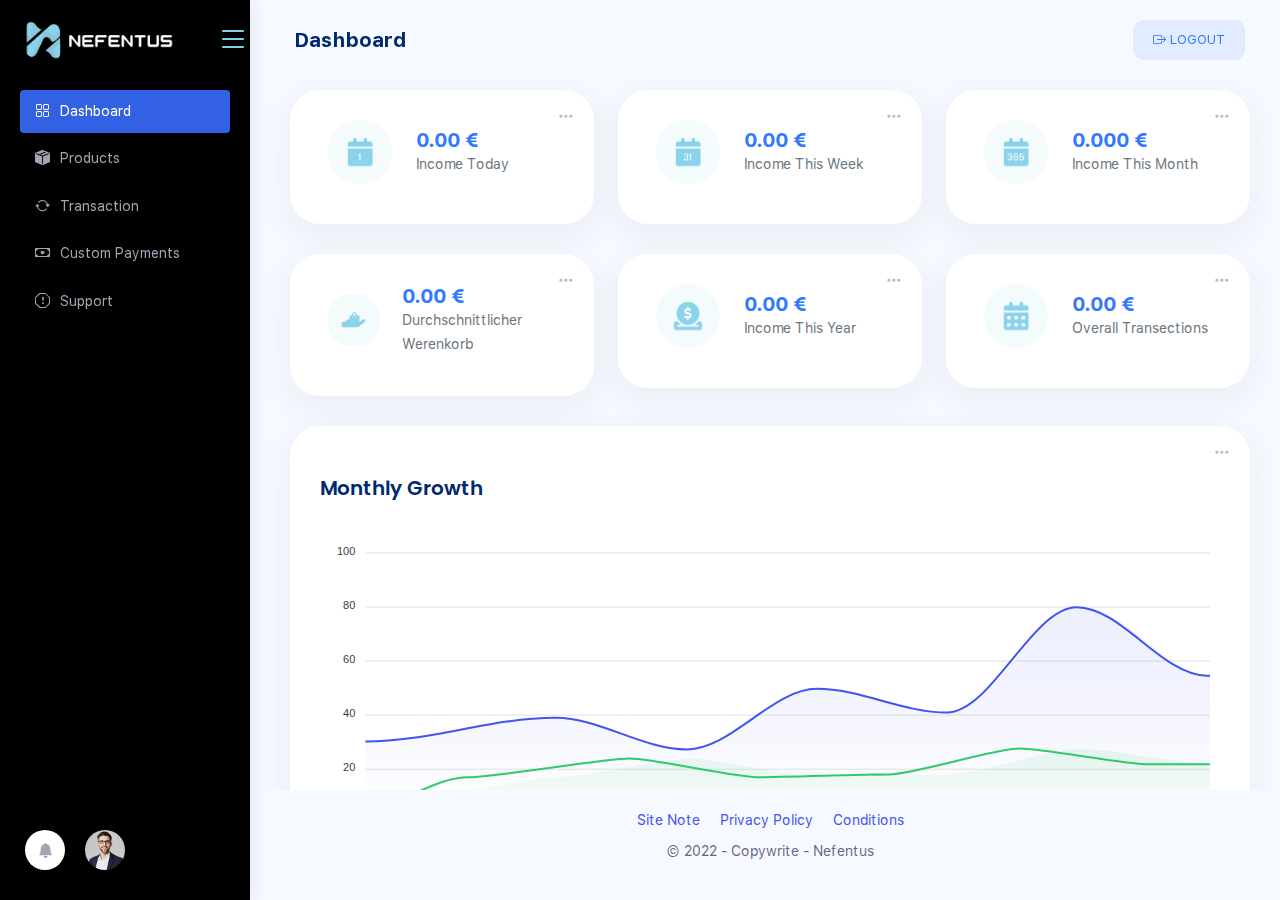
==== commit e848dc73: "7th commit" ====
--- a/dashboard/index.html
+++ b/dashboard/index.html
@@ -42,7 +42,7 @@
   <!-- ======= Header ======= -->
   <header id="header" class="header fixed-top d-flex align-items-center">
 
-    <div class="d-flex align-items-center justify-content-between">
+    <div class="d-flex align-items-center">
       <a href="index.html" class="logo d-flex align-items-center">
         <img class="mini-logo" src="assets/img/mini.png" alt="">
         <img class="main-logo" src="assets/img/logo.png" alt="">
--- a/dashboard/assets/css/style.css
+++ b/dashboard/assets/css/style.css
@@ -64,6 +64,8 @@
   margin-top: 70px;
   padding: 20px 30px;
   transition: all 0.3s;
+  height: 80vh;
+  overflow-y: auto;
 }
 
 @media (max-width: 1199px) {
@@ -1812,7 +1814,7 @@
 }
 
 /* (drop-zoon--over) Modifier Class */
-.drop-zoon--Uploaded {}
+
 
 .drop-zoon--Uploaded .drop-zoon__icon,
 .drop-zoon--Uploaded .drop-zoon__paragraph {
@@ -1942,18 +1944,34 @@
   color: var(--clr-light-gray);
 }
 
+.pro-settings form input {
+  background: rgba(50, 121, 255, 0.1);
+  border-radius: 10px;
+  padding: 10px;
+}
+
+.pro-settings form .form-label {
+  color: #1F2147;
+  font-weight: 500;
+}
+
+
+
+
+
+
 
 /* ======== Mobile ========= */
 
 @media (max-width: 450px) {
   .pro_btn {
     margin: 0px 10px;
-    font-size: 12px;
+    font-size: 10px;
     line-height: 1;
   }
 
   div.radio-with-Icon p.radioOption-Item {
-    width: 100px;
+    width: 117px;
   }
 
   .radioOption-Item img {
@@ -1967,6 +1985,8 @@
   .logout {
     margin: 0px 5px;
     padding: 5px;
+    font-size: 10px;
+    white-space: nowrap;
   }
 
   .products .card .pro-box {
@@ -1986,6 +2006,7 @@
   .header {
     background: #fff;
     padding-left: 5px;
+    height: 60px;
   }
 
   .pagetitle {
@@ -1998,10 +2019,52 @@
 
   .upload-area {
     height: auto;
+    margin-top: 10px;
   }
 
   .pro-settings .card {
     height: auto;
   }
 
+  .products h5 {
+    font-size: 16px;
+    padding-bottom: 10px;
+  }
+
+  .trans p {
+    padding: 0;
+    margin: 0 0px;
+    font-size: 12px;
+  }
+
+  .products .card-body {
+    padding: 20px;
+  }
+
+  .products .input-group {
+    margin-bottom: 10px;
+  }
+
+  .products table thead tr th {
+    font-size: 13px;
+    white-space: nowrap;
+  }
+
+  .products table tbody tr td {
+    font-size: 12px;
+    white-space: nowrap;
+  }
+
+  .pagetitle {
+    display: none;
+  }
+
+  .drop-zoon__paragraph {
+    font-size: 11px;
+  }
+
+
+
+
+
 }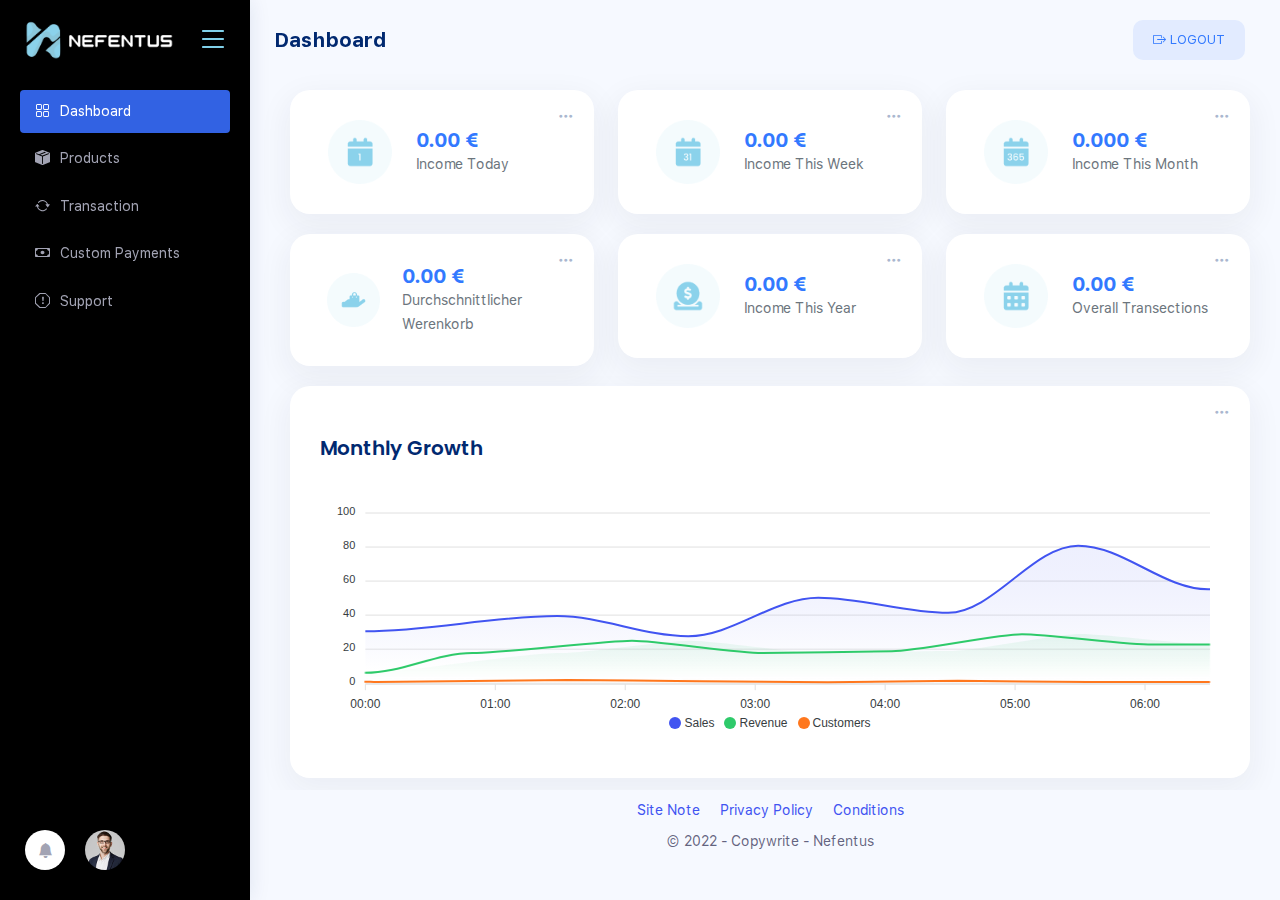
==== commit fa530ad2: "10th commit" ====
--- a/dashboard/index.html
+++ b/dashboard/index.html
@@ -418,7 +418,7 @@
 
             <!-- Reports -->
             <div class="col-lg-12">
-              <div class="card">
+              <div class="card mb-0">
 
                 <div class="filter">
                   <a class="icon" href="#" data-bs-toggle="dropdown"><i class="bi bi-three-dots"></i></a>
@@ -453,7 +453,7 @@
                           data: [15, 11, 32, 18, 9, 24, 11]
                         }],
                         chart: {
-                          height: 350,
+                          height: 250,
                           type: 'area',
                           toolbar: {
                             show: false
--- a/dashboard/assets/css/style.css
+++ b/dashboard/assets/css/style.css
@@ -260,7 +260,7 @@
   border: none;
   background: #FFFFFF;
   box-shadow: 0px 10px 30px 5px rgba(38, 47, 64, 0.05);
-  border-radius: 30px;
+  border-radius: 20px;
 }
 
 .card-header,
@@ -442,6 +442,7 @@
   font-size: 32px;
   cursor: pointer;
   color: #80d0e9;
+  margin-left: -20px;
 }
 
 .header .search-bar {
@@ -912,7 +913,7 @@
 
 /* Info Cards */
 .dashboard .info-card {
-  padding-bottom: 10px;
+  margin-bottom: 20px;
 }
 
 .dashboard .info-card h6 {
@@ -1406,7 +1407,7 @@
 # Footer
 --------------------------------------------------------------*/
 .footer {
-  padding: 20px 0;
+  padding: 10px 0;
   font-size: 14px;
   transition: all 0.3s;
 }
@@ -1459,7 +1460,6 @@
   background: #fff;
   font-size: 14px;
   padding: 5px;
-  margin: 0px 5px;
 }
 
 table thead {
@@ -1469,12 +1469,16 @@
 
 table thead tr th {
   padding: 15px 10px !important;
+  font-size: 14px;
+  white-space: nowrap;
 }
 
 table tbody tr td {
   background: #3279FF0D !important;
   margin: 5px 0px !important;
   padding: 15px 10px !important;
+  font-size: 13px;
+  white-space: nowrap;
 }
 
 tbody tr {
@@ -1484,7 +1488,7 @@
 /* custom radio button */
 
 div.radio-with-Icon {
-  display: block;
+  display: flex;
 }
 
 div.radio-with-Icon p.radioOption-Item {
@@ -1586,11 +1590,12 @@
 
 .custom-pay .number {
   background: rgba(31, 33, 71, 0.08);
-  border-radius: 10px;
-  padding: 10px;
+  border-radius: 5px;
+  padding: 10px 0px;
   text-align: center;
   font-size: 20px;
   font-weight: 600;
+  margin-bottom: 5px;
 }
 
 .qr-code {
@@ -1971,7 +1976,7 @@
   }
 
   div.radio-with-Icon p.radioOption-Item {
-    width: 117px;
+    width: 120px;
   }
 
   .radioOption-Item img {
@@ -2063,6 +2068,11 @@
     font-size: 11px;
   }
 
+  div.radio-with-Icon {
+    flex-wrap: wrap;
+  }
+
+
 
 
 
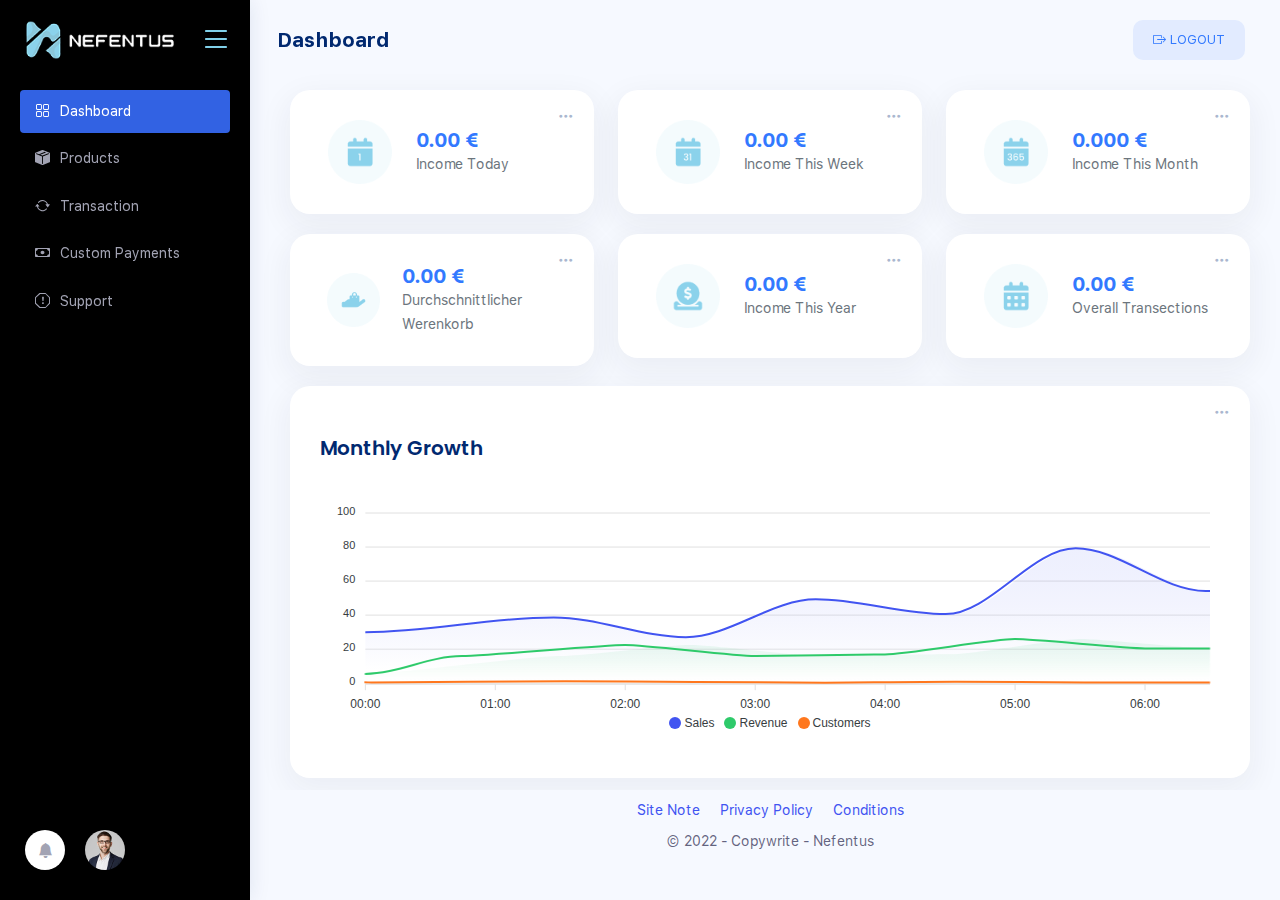
==== commit 1d64af9a: "10th commit" ====
--- a/dashboard/index.html
+++ b/dashboard/index.html
@@ -90,7 +90,7 @@
         </a>
       </li>
       <li class="nav-item">
-        <a class="nav-link collapsed" href="profile-setting.html">
+        <a class="nav-link collapsed" href="../faq.html" target="_blank">
           <i class="bi bi-exclamation-octagon"></i>
           <span>Support</span>
         </a>
@@ -100,139 +100,18 @@
 
     <nav class="header-nav">
       <ul class="d-flex align-items-center pl-3">
-
-        <li class="nav-item dropdown">
-
-          <a class="nav-link nav-icon" href="#" data-bs-toggle="dropdown">
+        <li class="nav-item">
+          <a class="nav-link nav-icon" href="#">
             <i class="bi bi-bell-fill"></i>
           </a>
-
-          <!-- <ul class="dropdown-menu dropdown-menu-end dropdown-menu-arrow notifications">
-            <li class="dropdown-header">
-              You have 4 new notifications
-              <a href="#"><span class="badge rounded-pill bg-primary p-2 ms-2">View all</span></a>
-            </li>
-            <li>
-              <hr class="dropdown-divider">
-            </li>
-    
-            <li class="notification-item">
-              <i class="bi bi-exclamation-circle text-warning"></i>
-              <div>
-                <h4>Lorem Ipsum</h4>
-                <p>Quae dolorem earum veritatis oditseno</p>
-                <p>30 min. ago</p>
-              </div>
-            </li>
-    
-            <li>
-              <hr class="dropdown-divider">
-            </li>
-    
-            <li class="notification-item">
-              <i class="bi bi-x-circle text-danger"></i>
-              <div>
-                <h4>Atque rerum nesciunt</h4>
-                <p>Quae dolorem earum veritatis oditseno</p>
-                <p>1 hr. ago</p>
-              </div>
-            </li>
-    
-            <li>
-              <hr class="dropdown-divider">
-            </li>
-    
-            <li class="notification-item">
-              <i class="bi bi-check-circle text-success"></i>
-              <div>
-                <h4>Sit rerum fuga</h4>
-                <p>Quae dolorem earum veritatis oditseno</p>
-                <p>2 hrs. ago</p>
-              </div>
-            </li>
-    
-            <li>
-              <hr class="dropdown-divider">
-            </li>
-    
-            <li class="notification-item">
-              <i class="bi bi-info-circle text-primary"></i>
-              <div>
-                <h4>Dicta reprehenderit</h4>
-                <p>Quae dolorem earum veritatis oditseno</p>
-                <p>4 hrs. ago</p>
-              </div>
-            </li>
-    
-            <li>
-              <hr class="dropdown-divider">
-            </li>
-            <li class="dropdown-footer">
-              <a href="#">Show all notifications</a>
-            </li>
-    
-          </ul> -->
-
-        </li><!-- End Notification Nav -->
-
-
-        <li class="nav-item dropdown pe-3">
-
-          <a class="nav-link nav-profile d-flex align-items-center pe-0" href="#" data-bs-toggle="dropdown">
+        </li>
+        <li class="nav-item pe-3">
+          <a class="nav-link nav-profile d-flex align-items-center pe-0" href="profile-setting.html">
             <img src="assets/img/profile-img.jpg" alt="Profile" class="rounded-circle">
-          </a><!-- End Profile Iamge Icon -->
-
-          <!-- <ul class="dropdown-menu dropdown-menu-end dropdown-menu-arrow profile">
-            <li class="dropdown-header">
-              <h6>Kevin Anderson</h6>
-              <span>Web Designer</span>
-            </li>
-            <li>
-              <hr class="dropdown-divider">
-            </li>
-    
-            <li>
-              <a class="dropdown-item d-flex align-items-center" href="users-profile.html">
-                <i class="bi bi-person"></i>
-                <span>My Profile</span>
-              </a>
-            </li>
-            <li>
-              <hr class="dropdown-divider">
-            </li>
-    
-            <li>
-              <a class="dropdown-item d-flex align-items-center" href="users-profile.html">
-                <i class="bi bi-gear"></i>
-                <span>Account Settings</span>
-              </a>
-            </li>
-            <li>
-              <hr class="dropdown-divider">
-            </li>
-    
-            <li>
-              <a class="dropdown-item d-flex align-items-center" href="pages-faq.html">
-                <i class="bi bi-question-circle"></i>
-                <span>Need Help?</span>
-              </a>
-            </li>
-            <li>
-              <hr class="dropdown-divider">
-            </li>
-    
-            <li>
-              <a class="dropdown-item d-flex align-items-center" href="#">
-                <i class="bi bi-box-arrow-right"></i>
-                <span>Sign Out</span>
-              </a>
-            </li>
-    
-          </ul> -->
-        </li><!-- End Profile Nav -->
-
+          </a>
+        </li>
       </ul>
-    </nav><!-- End Icons Navigation -->
+    </nav>
 
   </aside><!-- End Sidebar-->
 
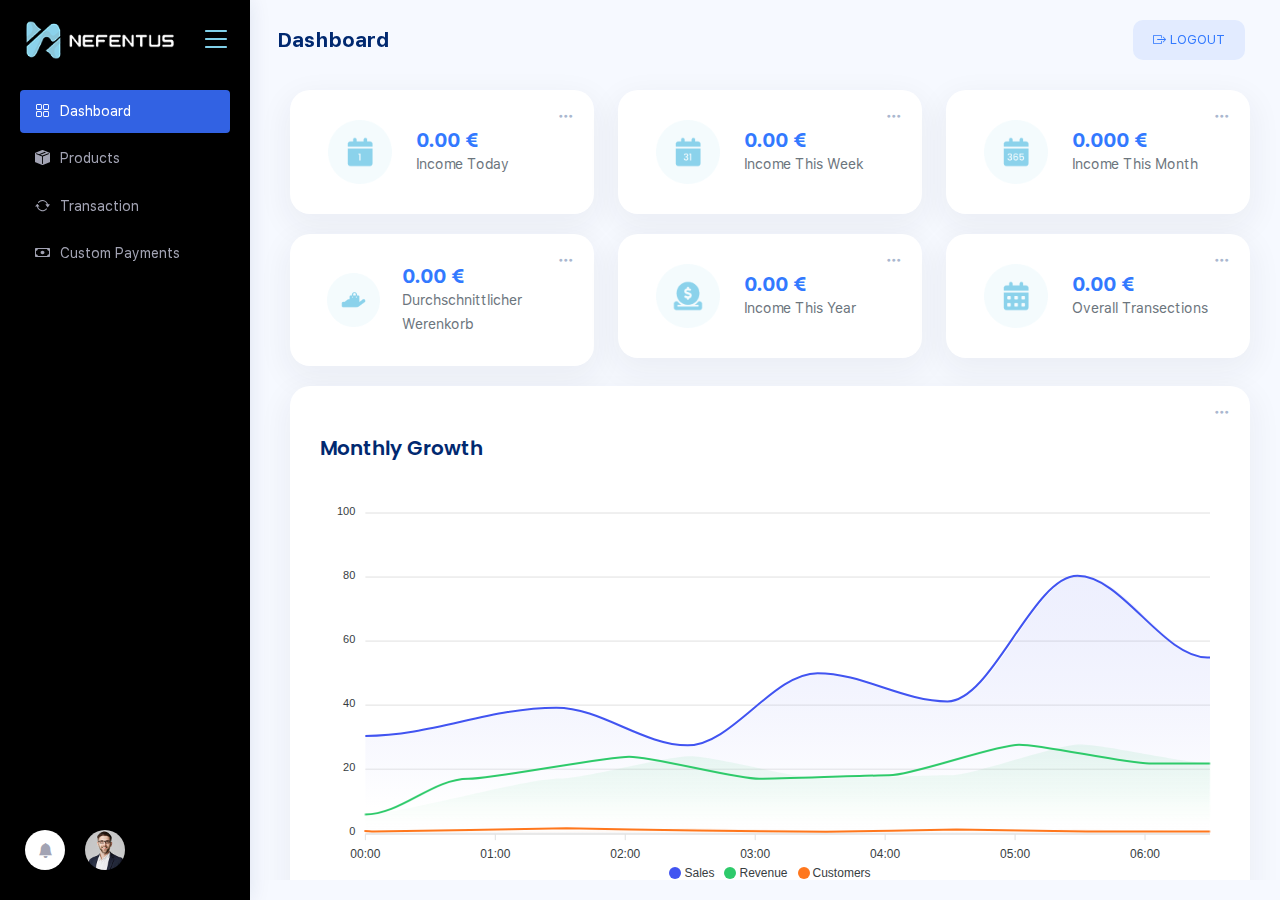
==== commit ac16081d: "COMPLETE" ====
--- a/dashboard/index.html
+++ b/dashboard/index.html
@@ -89,19 +89,13 @@
           <span>Custom Payments</span>
         </a>
       </li>
-      <li class="nav-item">
-        <a class="nav-link collapsed" href="../faq.html" target="_blank">
-          <i class="bi bi-exclamation-octagon"></i>
-          <span>Support</span>
-        </a>
-      </li>
 
     </ul>
 
     <nav class="header-nav">
       <ul class="d-flex align-items-center pl-3">
         <li class="nav-item">
-          <a class="nav-link nav-icon" href="#">
+          <a class="nav-link nav-icon" href="../faq.html" target="_blank">
             <i class="bi bi-bell-fill"></i>
           </a>
         </li>
@@ -332,7 +326,7 @@
                           data: [15, 11, 32, 18, 9, 24, 11]
                         }],
                         chart: {
-                          height: 250,
+                          height: 400,
                           type: 'area',
                           toolbar: {
                             show: false
@@ -385,21 +379,23 @@
       </div>
     </section>
 
+    <!-- ======= Footer ======= -->
+    <footer id="footer" class="footer">
+      <ul class="useful-links text-center justi">
+        <li><a href="#">Site Note</a></li>
+        <li><a href="../privacy-policy.html">Privacy Policy</a></li>
+        <li><a href="#">Conditions</a></li>
+      </ul>
+
+      <div class="copyright">
+        &copy; 2022 - Copywrite - Nefentus
+      </div>
+
+    </footer><!-- End Footer -->
+
   </main><!-- End #main -->
 
-  <!-- ======= Footer ======= -->
-  <footer id="footer" class="footer">
-    <ul class="useful-links text-center justi">
-      <li><a href="#">Site Note</a></li>
-      <li><a href="#">Privacy Policy</a></li>
-      <li><a href="#">Conditions</a></li>
-    </ul>
-
-    <div class="copyright">
-      &copy; 2022 - Copywrite - Nefentus
-    </div>
-
-  </footer><!-- End Footer -->
+
 
   <a href="#" class="back-to-top d-flex align-items-center justify-content-center"><i
       class="bi bi-arrow-up-short"></i></a>
--- a/dashboard/assets/css/style.css
+++ b/dashboard/assets/css/style.css
@@ -64,7 +64,7 @@
   margin-top: 70px;
   padding: 20px 30px;
   transition: all 0.3s;
-  height: 80vh;
+  height: 90vh;
   overflow-y: auto;
 }
 
@@ -712,8 +712,7 @@
 
 @media (min-width: 1200px) {
 
-  #main,
-  #footer {
+  #main {
     margin-left: 260px;
   }
 }
@@ -1406,10 +1405,13 @@
 /*--------------------------------------------------------------
 # Footer
 --------------------------------------------------------------*/
+
+
 .footer {
   padding: 10px 0;
   font-size: 14px;
   transition: all 0.3s;
+  margin-top: 20px;
 }
 
 .footer .copyright {
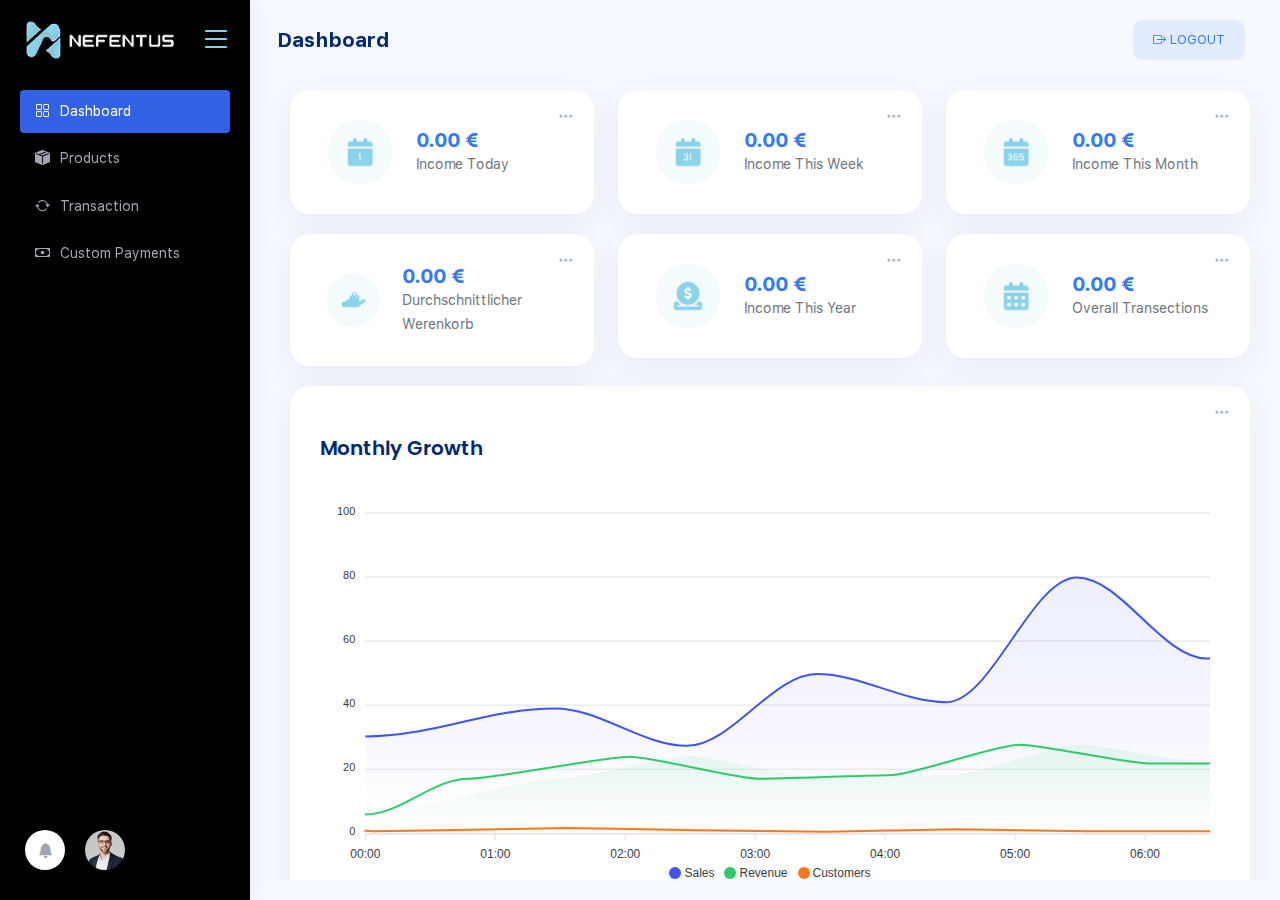
==== commit efba23c7: "changes done" ====
--- a/dashboard/index.html
+++ b/dashboard/index.html
@@ -196,7 +196,7 @@
                       <img src="./assets/img/month.png" alt="">
                     </div>
                     <div class="ps-3">
-                      <h6>0.000 €</h6>
+                      <h6>0.00 €</h6>
                       <span class="text-muted small pt-2">Income This Month</span>
                     </div>
                   </div>
